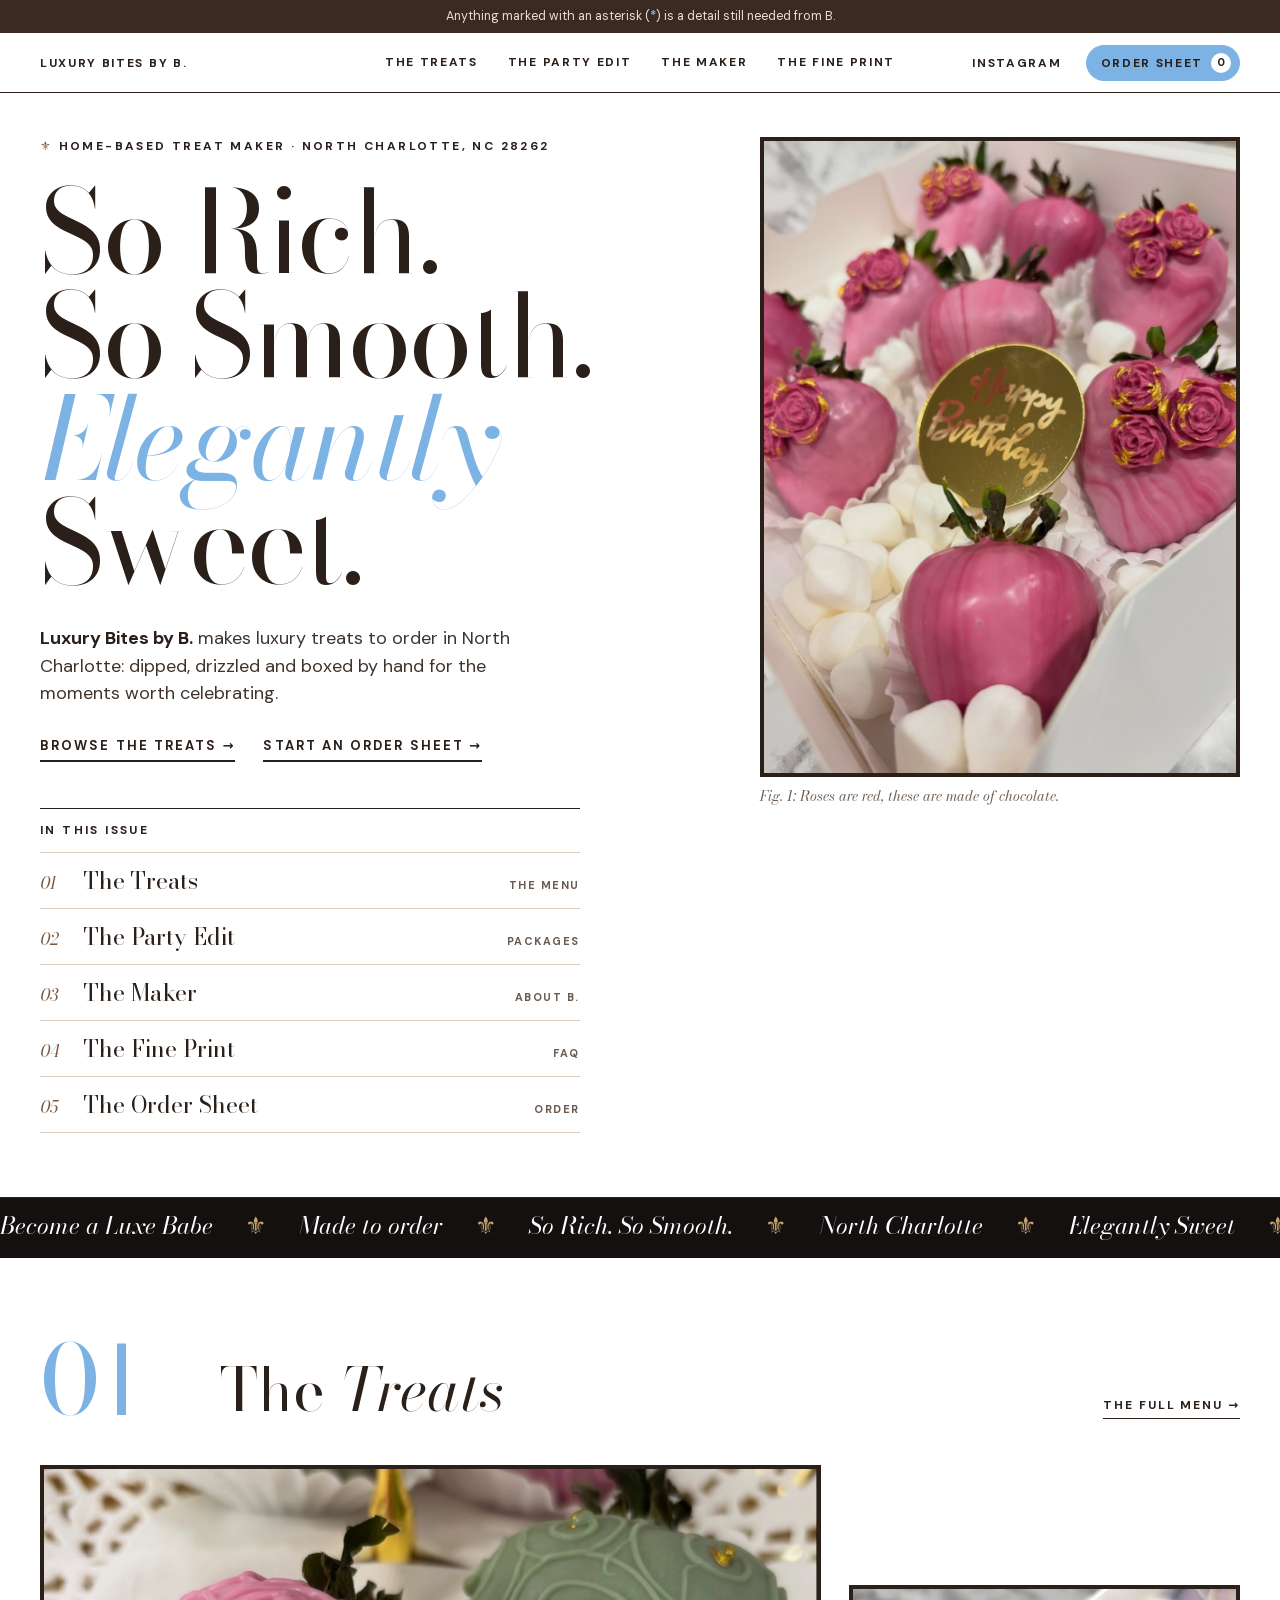
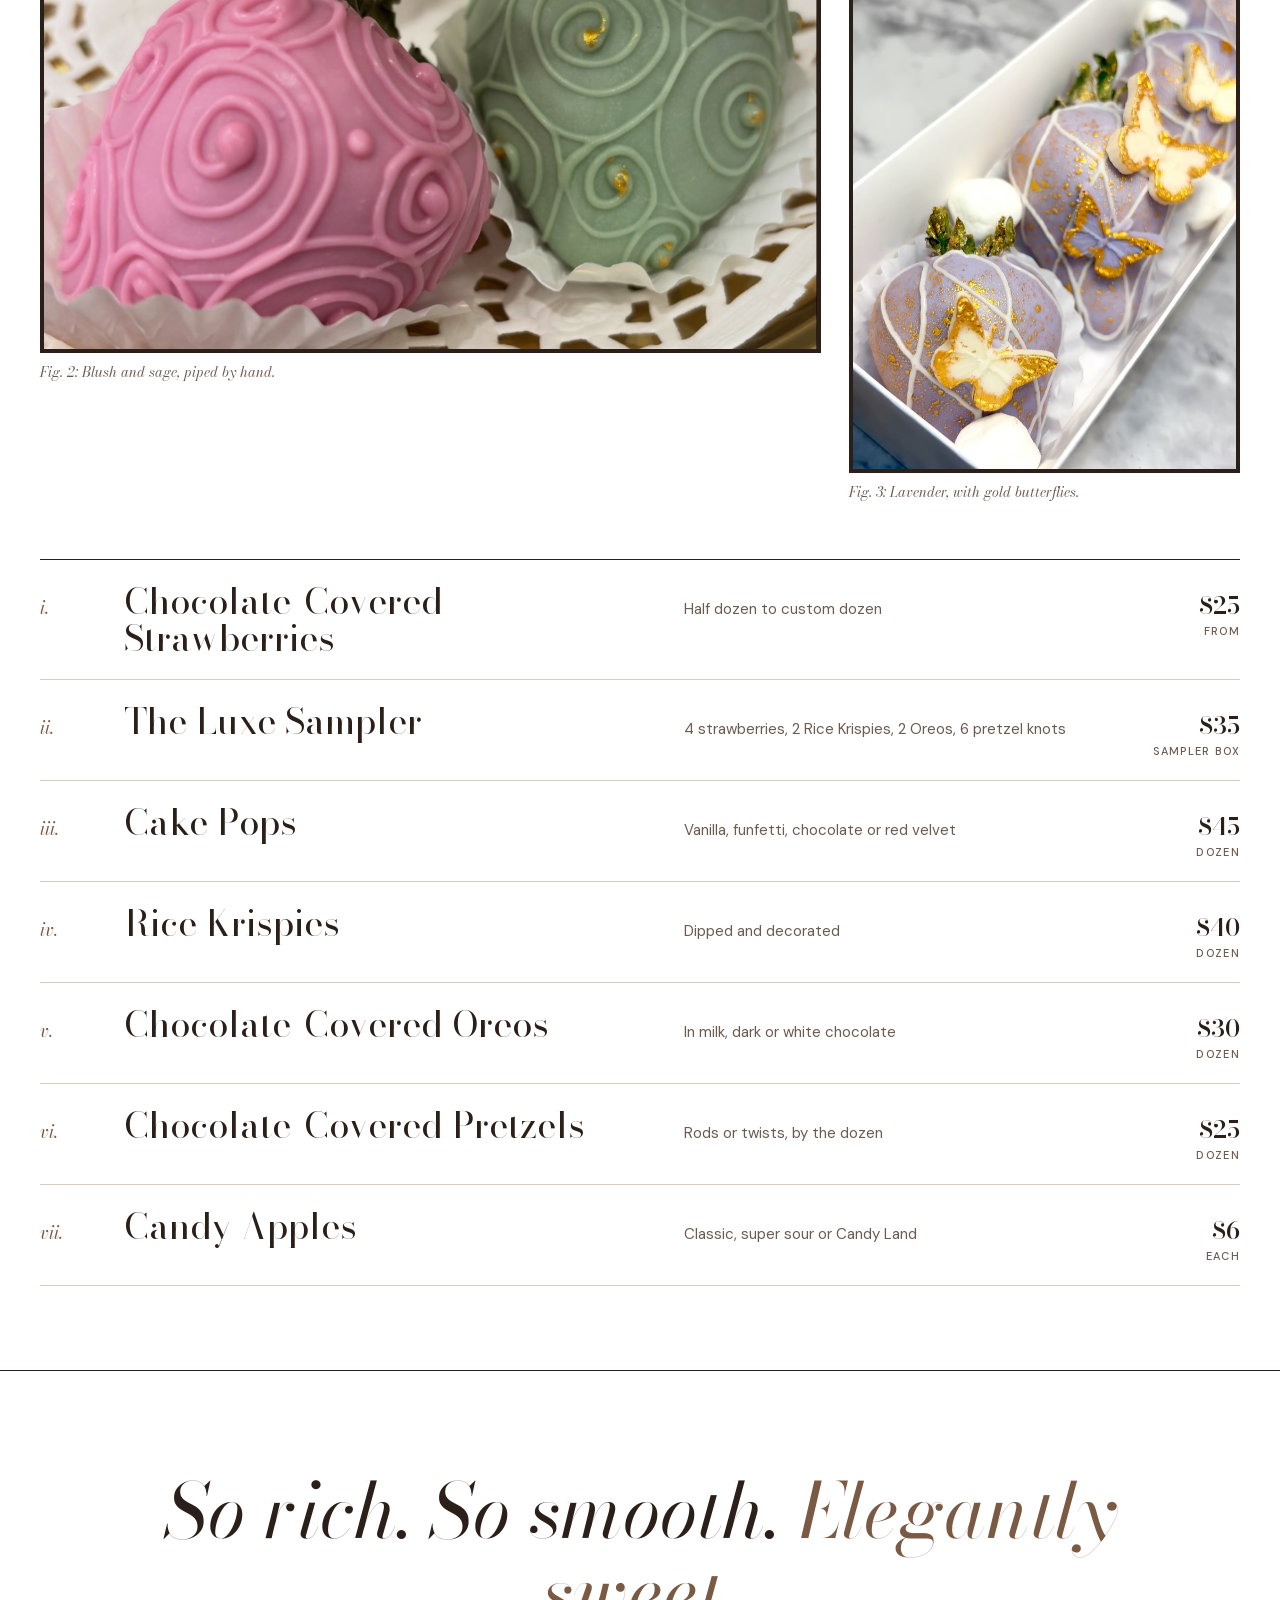
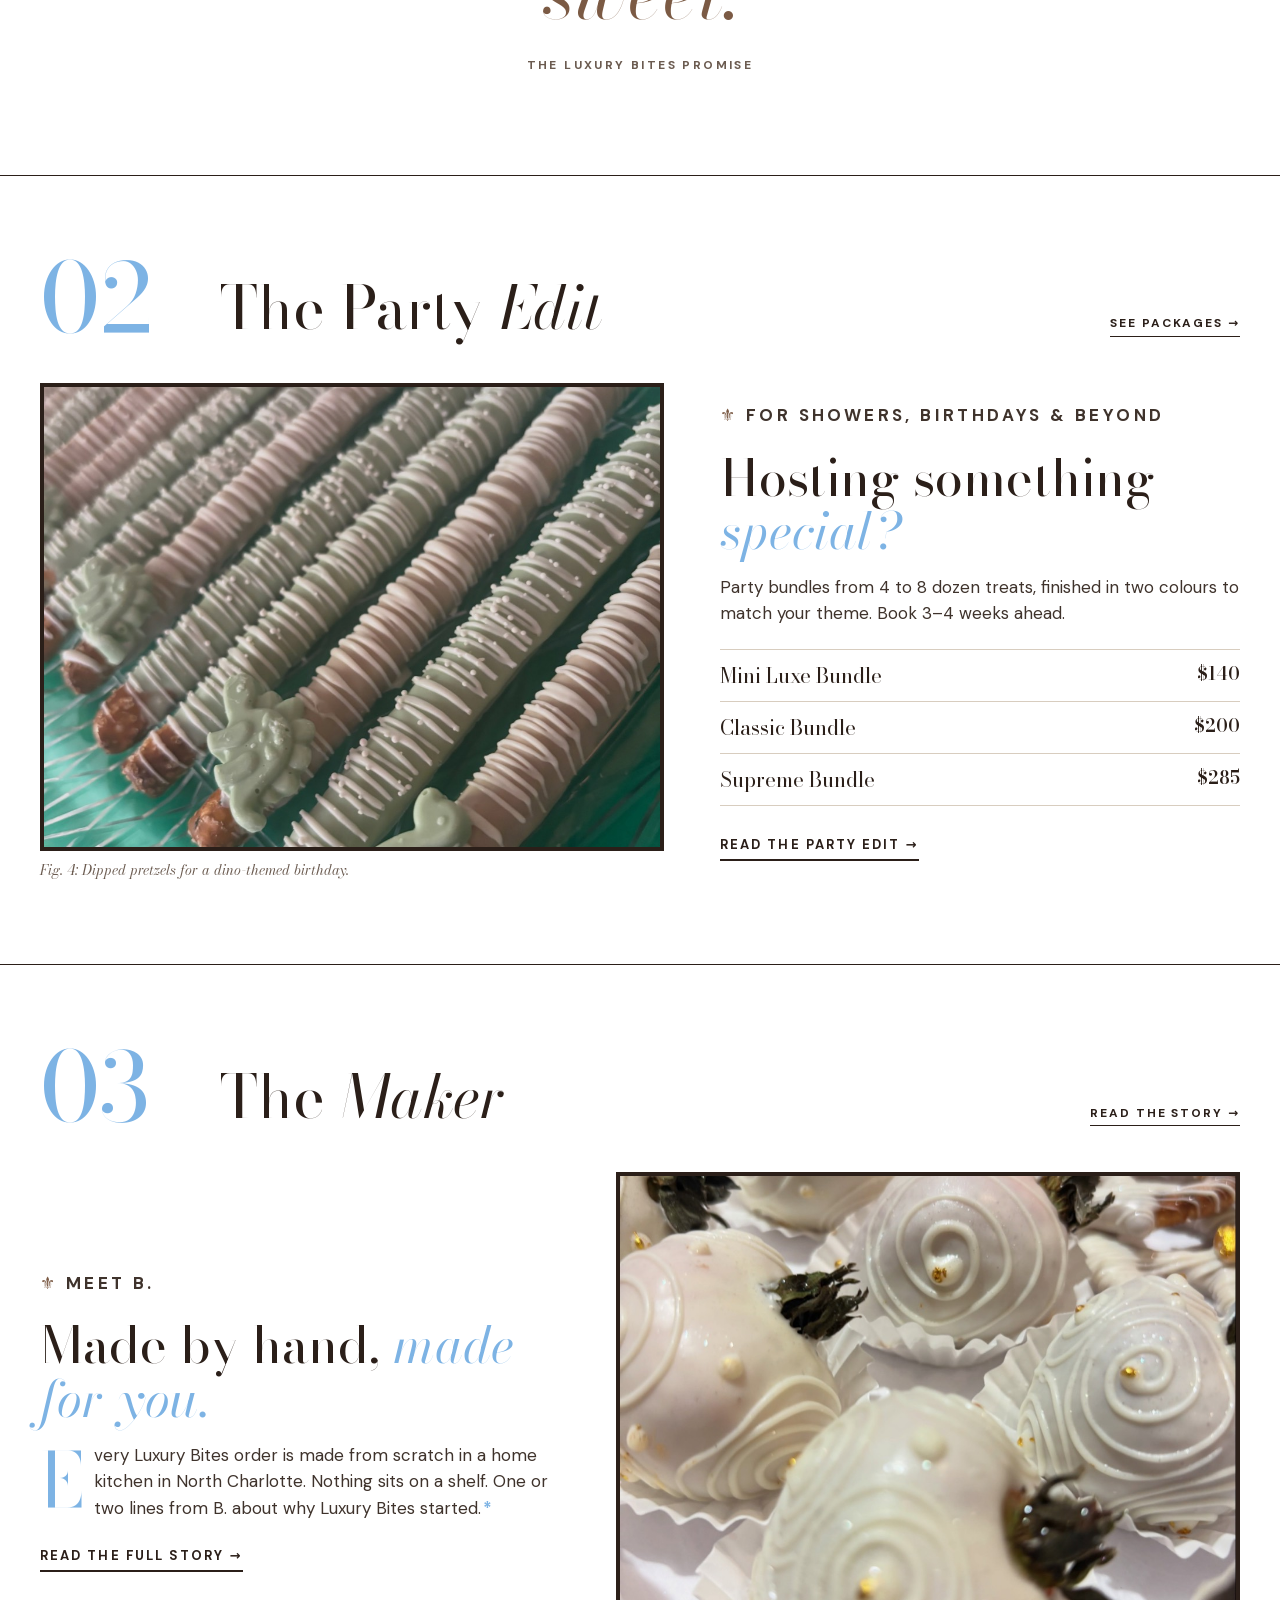
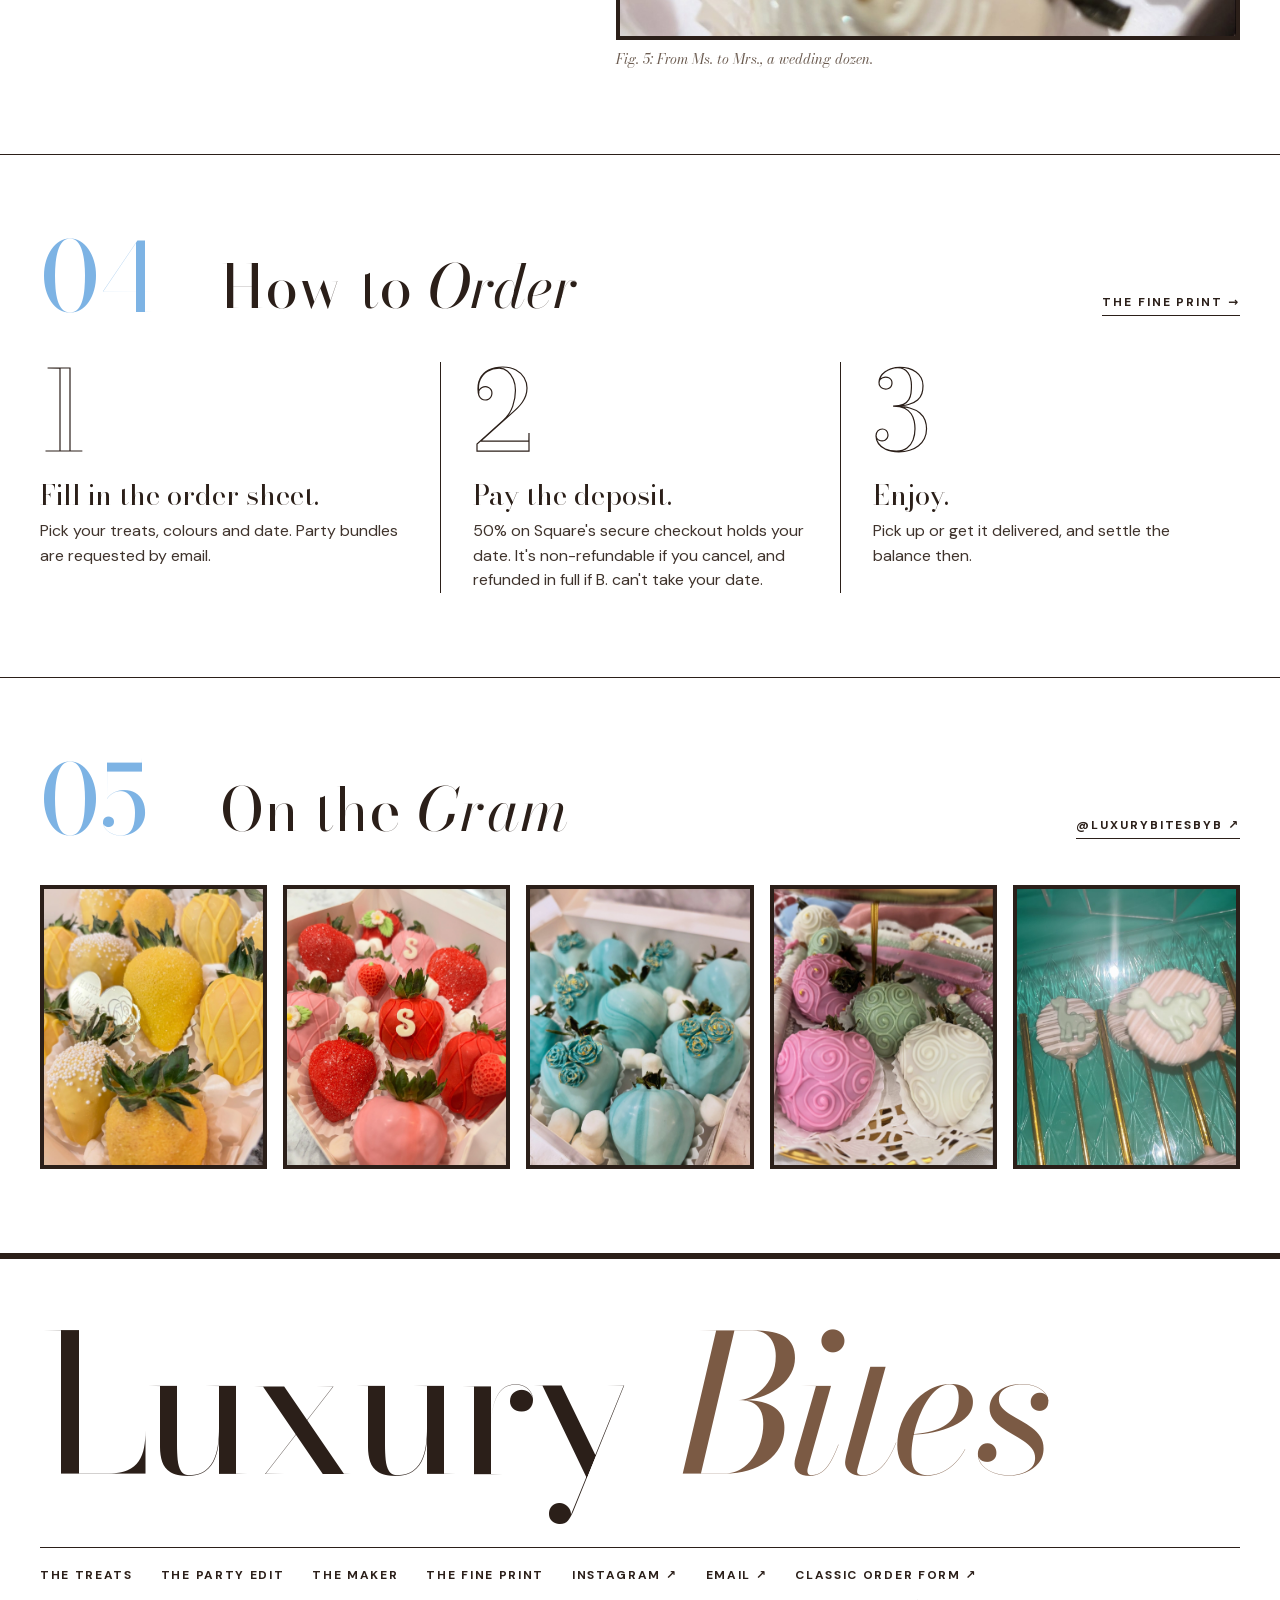
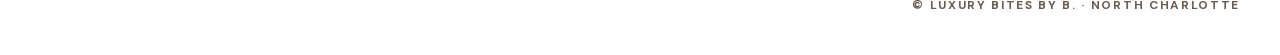
==== public/index.html @ cb9866e6 "V5: Square deposit checkout (sandbox)" ====
<!doctype html>
<html lang="en">
<head>
<meta charset="utf-8">
<meta name="viewport" content="width=device-width,initial-scale=1">
<title>Luxury Bites by B. · Chocolate-covered strawberries and treats · Charlotte, NC</title>
<meta name="description" content="Hand-dipped chocolate-covered strawberries, cake pops, dipped treats and candy apples, made to order in North Charlotte, NC. So rich. So smooth. Elegantly sweet.">
<meta property="og:title" content="Luxury Bites by B.">
<meta property="og:description" content="So rich. So smooth. Elegantly sweet. Luxury treats made to order in North Charlotte.">
<meta property="og:image" content="images/hero.jpg">
<meta name="theme-color" content="#ffffff">
<link rel="icon" href="data:image/svg+xml,%3Csvg xmlns='http://www.w3.org/2000/svg' viewBox='0 0 64 64'%3E%3Crect width='64' height='64' fill='%23e4f6fb'/%3E%3Ctext x='32' y='44' font-family='Georgia,serif' font-style='italic' font-size='30' fill='%237b5a44' text-anchor='middle'%3ELB%3C/text%3E%3C/svg%3E">
<link rel="stylesheet" href="styles.css">
</head>
<body>
<a class="skip" href="#main">Skip to content</a>

<!-- Remove this bar once the highlighted details are filled in. -->
<div class="draftbar" id="draftbar">Anything marked with an asterisk (<b style="color:var(--accent)">*</b>) is a detail still needed from B.</div>

<header class="top pad">
  <a href="#/">Luxury Bites by B.</a>
  <nav id="nav" aria-label="Main">
    <a href="#/treats" data-r="treats">The Treats</a>
    <a href="#/party" data-r="party">The Party Edit</a>
    <a href="#/maker" data-r="maker">The Maker</a>
    <a href="#/fine-print" data-r="fine-print">The Fine Print</a>
  </nav>
  <span class="r">
    <a class="ig" href="https://www.instagram.com/luxurybitesbyb/" target="_blank" rel="noopener noreferrer">Instagram</a>
    <a class="ordlink" href="#/order">Order sheet <b id="count">0</b></a>
    <button class="menubtn" data-overlay aria-controls="overlay">Menu</button>
  </span>
</header>

<div class="overlay" id="overlay" hidden>
  <button class="x" data-overlay>Close ×</button>
  <nav aria-label="Menu">
    <a href="#/"><span>—</span>Home</a>
    <a href="#/treats"><span>01</span>The Treats</a>
    <a href="#/party"><span>02</span>The Party Edit</a>
    <a href="#/maker"><span>03</span>The Maker</a>
    <a href="#/fine-print"><span>04</span>The Fine Print</a>
    <a href="#/order"><span>05</span>Order Sheet</a>
  </nav>
  <p class="meta">North Charlotte, NC · @luxurybitesbyb</p>
</div>

<main id="main">
<!-- ================= HOME ================= -->
<section data-page="home">
  <div class="hero pad">
    <div>
      <p class="kicker"><span class="a">⚜</span> Home-based treat maker · North Charlotte, NC 28262</p>
      <h1>So Rich.<br>So Smooth.<br><em>Elegantly</em> Sweet.</h1>
      <p class="lede"><b>Luxury Bites by B.</b> makes luxury treats to order in North Charlotte: dipped, drizzled and boxed by hand for the moments worth celebrating.</p>
      <div class="ctas"><a class="cta" href="#/treats">Browse the treats →</a><a class="cta" href="#/order">Start an order sheet →</a></div>
      <div class="contents">
        <span class="kicker">In this issue</span>
        <a href="#/treats"><b>01</b><span>The Treats</span><i>The menu</i></a>
        <a href="#/party"><b>02</b><span>The Party Edit</span><i>Packages</i></a>
        <a href="#/maker"><b>03</b><span>The Maker</span><i>About B.</i></a>
        <a href="#/fine-print"><b>04</b><span>The Fine Print</span><i>FAQ</i></a>
        <a href="#/order"><b>05</b><span>The Order Sheet</span><i>Order</i></a>
      </div>
    </div>
    <figure class="fig">
      <div class="ph straw" data-label="Hero photo"><img src="images/hero.jpg" alt="Pink chocolate-covered strawberries with chocolate roses and a gold Happy Birthday topper"></div>
      <figcaption class="cap">Fig. 1: Roses are red, these are made of chocolate.</figcaption>
    </figure>
  </div>

  <div class="marquee" aria-hidden="true"><div>
    Become a Luxe Babe <span>⚜</span> Made to order <span>⚜</span> So Rich. So Smooth. <span>⚜</span> North Charlotte <span>⚜</span> Elegantly Sweet <span>⚜</span>
    Become a Luxe Babe <span>⚜</span> Made to order <span>⚜</span> So Rich. So Smooth. <span>⚜</span> North Charlotte <span>⚜</span> Elegantly Sweet <span>⚜</span>
  </div></div>

  <section class="sec pad sec--blue">
    <div class="sechead"><span class="num">01</span><h2>The <em>Treats</em></h2><a class="more" href="#/treats">The full menu →</a></div>
    <div class="spread">
      <figure><div class="ph pops big" data-label="Photo"><img src="images/spread-wide.jpg" alt="Blush pink and sage strawberries with piped swirls on a gold stand" loading="lazy"></div><figcaption class="cap">Fig. 2: Blush and sage, piped by hand.</figcaption></figure>
      <figure class="small"><div class="ph apple" data-label="Photo"><img src="images/spread-tall.jpg" alt="Lavender strawberries with gold butterflies" loading="lazy"></div><figcaption class="cap">Fig. 3: Lavender, with gold butterflies.</figcaption></figure>
    </div>
    <div class="list" id="homeList"></div>
  </section>

  <div class="pull pad">
    <q>So rich. So smooth. <em>Elegantly sweet.</em></q>
    <cite>The Luxury Bites promise</cite>
  </div>

  <section class="sec pad sec--blue">
    <div class="sechead"><span class="num">02</span><h2>The Party <em>Edit</em></h2><a class="more" href="#/party">See packages →</a></div>
    <div class="feature">
      <figure><div class="ph table" data-label="Dessert table photo"><img src="images/party-table.jpg" alt="Pink and sage chocolate-dipped pretzel rods on a party table" loading="lazy"></div><figcaption class="cap">Fig. 4: Dipped pretzels for a dino-themed birthday.</figcaption></figure>
      <div>
        <p class="kicker"><span class="a">⚜</span> For showers, birthdays &amp; beyond</p>
        <h3>Hosting something <em>special?</em></h3>
        <p>Party bundles from 4 to 8 dozen treats, finished in two colours to match your theme. Book 3–4 weeks ahead.</p>
        <ul class="mini"><li>Mini Luxe Bundle <span>$140</span></li><li>Classic Bundle <span>$200</span></li><li>Supreme Bundle <span>$285</span></li></ul>
        <a class="cta" href="#/party">Read the Party Edit →</a>
      </div>
    </div>
  </section>

  <section class="sec pad sec--blue">
    <div class="sechead"><span class="num">03</span><h2>The <em>Maker</em></h2><a class="more" href="#/maker">Read the story →</a></div>
    <div class="feature flip">
      <figure><div class="ph pops" data-label="Photo"><img src="images/maker-feature.jpg" alt="White chocolate-covered strawberries with pearl details for a wedding" loading="lazy"></div><figcaption class="cap">Fig. 5: From Ms. to Mrs., a wedding dozen.</figcaption></figure>
      <div>
        <p class="kicker"><span class="a">⚜</span> Meet B.</p>
        <h3>Made by hand, <em>made for you.</em></h3>
        <p class="dropcap">Every Luxury Bites order is made from scratch in a home kitchen in North Charlotte. Nothing sits on a shelf. <span class="tbd">One or two lines from B. about why Luxury Bites started.</span></p>
        <a class="cta" href="#/maker">Read the full story →</a>
      </div>
    </div>
  </section>

  <section class="sec pad sec--blue">
    <div class="sechead"><span class="num">04</span><h2>How to <em>Order</em></h2><a class="more" href="#/fine-print">The fine print →</a></div>
    <div class="how">
      <div><b>1</b><h3>Fill in the order sheet.</h3><p>Pick your treats, colours and date. Party bundles are requested by email.</p></div>
      <div><b>2</b><h3>Pay the deposit.</h3><p>50% on Square's secure checkout holds your date. It's non-refundable if you cancel, and refunded in full if B. can't take your date.</p></div>
      <div><b>3</b><h3>Enjoy.</h3><p>Pick up or get it delivered, and settle the balance then.</p></div>
    </div>
  </section>

  <section class="sec pad sec--blue">
    <div class="sechead"><span class="num">05</span><h2>On the <em>Gram</em></h2><a class="more" href="https://www.instagram.com/luxurybitesbyb/" target="_blank" rel="noopener noreferrer">@luxurybitesbyb ↗</a></div>
    <div class="igrid">
      <figure><a href="https://www.instagram.com/luxurybitesbyb/" target="_blank" class="glink" rel="noopener noreferrer"><div class="ph straw" data-label="Post"><img src="images/gram-1.jpg" alt="Sunshine yellow strawberries for Mother's Day" loading="lazy"></div></a></figure>
      <figure><a href="https://www.instagram.com/luxurybitesbyb/" target="_blank" class="glink" rel="noopener noreferrer"><div class="ph box" data-label="Post"><img src="images/gram-2.jpg" alt="Red and pink strawberries with an S monogram" loading="lazy"></div></a></figure>
      <figure><a href="https://www.instagram.com/luxurybitesbyb/" target="_blank" class="glink" rel="noopener noreferrer"><div class="ph pops" data-label="Post"><img src="images/gram-3.jpg" alt="Robin's egg blue strawberries with rosettes" loading="lazy"></div></a></figure>
      <figure><a href="https://www.instagram.com/luxurybitesbyb/" target="_blank" class="glink" rel="noopener noreferrer"><div class="ph pretz" data-label="Post"><img src="images/gram-4.jpg" alt="Pink, sage and white swirled strawberries" loading="lazy"></div></a></figure>
      <figure><a href="https://www.instagram.com/luxurybitesbyb/" target="_blank" class="glink" rel="noopener noreferrer"><div class="ph sicle" data-label="Post"><img src="images/gram-5.jpg" alt="Dinosaur Oreo pops on gold sticks" loading="lazy"></div></a></figure>
    </div>
  </section>
</section>

<!-- ================= THE TREATS ================= -->
<section data-page="treats" hidden>
  <div class="phead pad">
    <p class="kicker"><span class="a">01</span> · The menu</p>
    <h1>The <em>Treats</em></h1>
    <p class="deck">Everything is made to order. Choose a size, then fill in the blanks to make it yours.</p>
    <div class="filters" id="filters">
      <button class="on" data-c="all">All</button><span>/</span><button data-c="berries">Strawberries</button><span>/</span><button data-c="dipped">Dipped Treats</button><span>/</span><button data-c="apples">Candy Apples</button><span>/</span><button data-c="boxes">Gift Box</button>
    </div>
  </div>
  <div id="treatList"></div>
</section>

<!-- ================= PARTY ================= -->
<section data-page="party" hidden>
  <div class="phead pad">
    <p class="kicker"><span class="a">02</span> · Party bundles</p>
    <h1>The Party <em>Edit</em></h1>
    <p class="deck">Three bundles to feed a crowd, every one finished in two colours of your choice to match your theme and topped with sprinkles.</p>
  </div>
  <section class="sec pad">
    <div class="tiers">
      <div class="tier">
        <span class="i">i.</span><h3>Mini Luxe Bundle</h3><span class="serves">For an intimate event</span>
        <div class="price">$140</div><div class="from">4 dozen · 48 treats</div>
        <ul><li>1 dozen chocolate-covered strawberries</li><li>1 dozen chocolate-covered Oreos</li><li>1 dozen chocolate-covered pretzels</li><li>1 dozen Rice Krispies</li></ul>
        <a class="cta" href="#/party" data-partyform data-bundle="Mini Luxe Bundle ($140)">Request the Mini Luxe →</a>
      </div>
      <div class="tier">
        <span class="i">ii.</span><h3>Classic Bundle</h3><span class="serves">Take your event to the next level</span>
        <div class="price">$200</div><div class="from">6 dozen · 72 treats</div>
        <ul><li>2 dozen chocolate-covered strawberries</li><li>2 dozen pretzel rods or knots</li><li>1 dozen chocolate-covered Oreos</li><li>1 dozen Rice Krispies</li></ul>
        <p class="note-sm">Swap the Rice Krispies for cake pops for an extra $5.</p>
        <a class="cta" href="#/party" data-partyform data-bundle="Classic Bundle ($200)">Request the Classic →</a>
      </div>
      <div class="tier">
        <span class="i">iii.</span><h3>Supreme Bundle</h3><span class="serves">For a more elevated event</span>
        <div class="price">$285</div><div class="from">8 dozen · 96 treats</div>
        <ul><li>3 dozen chocolate-covered strawberries</li><li>1 dozen pretzel rods</li><li>1 dozen pretzel knots</li><li>1 dozen chocolate-covered Oreos</li><li>1 dozen Rice Krispies</li><li>1 dozen cake pops</li></ul>
        <a class="cta" href="#/party" data-partyform data-bundle="Supreme Bundle ($285)">Request the Supreme →</a>
      </div>
    </div>
  </section>
  <section class="sec pad sec--blue">
    <div class="policy">
      <div>
        <p class="script">Let's make something</p>
        <h3>Sweet happen</h3>
        <p class="contact">Party bundle info &amp; policy. Questions? Email <a href="mailto:bmartin@luxurybitesbyb.co">bmartin@luxurybitesbyb.co</a> or send a DM on <a href="https://www.instagram.com/luxurybitesbyb/" target="_blank" rel="noopener noreferrer">Instagram</a>.</p>
      </div>
      <ul>
        <li>A <b>50% non-refundable deposit</b> is due <b>within 24–48 hours of receiving your invoice</b> to secure your date.</li>
        <li>All bundles include <b>2 colours of your choice</b> to match your theme, <b>topped with sprinkles</b>.</li>
        <li>Please book at least <b>3–4 weeks in advance</b>.</li>
        <li>Party bundles include <b>chocolate-covered treats only</b>. Candy apples are available as an add-on for an additional charge.</li>
        <li>Designs are kept simple yet elegant. Custom requests and add-ons are quoted separately.</li>
      </ul>
    </div>
  </section>
  <section class="sec pad">
    <div class="feature">
      <figure><div class="ph table" data-label="Custom dessert table photo"><img src="images/custom-table.jpg" alt="Sage and blush treats on a dessert table" loading="lazy"></div><figcaption class="cap">Fig. 6: On the table at a dino-themed birthday.</figcaption></figure>
      <div>
        <p class="kicker"><span class="a">⚜</span> Bespoke</p>
        <h3>The <em>custom</em> table.</h3>
        <p>Have a bigger vision? Share your date, headcount and theme, and B. will put together a quote. Please book at least 3–4 weeks ahead.</p>
        <a class="cta" href="#/party" data-partyform data-bundle="Custom dessert table (quote)">Request a custom quote →</a>
      </div>
    </div>
  </section>
</section>

<!-- ================= THE MAKER ================= -->
<section data-page="maker" hidden>
  <div class="phead pad">
    <p class="kicker"><span class="a">03</span> · The feature</p>
    <h1>The <em>Maker</em></h1>
    <p class="deck">From a home kitchen in North Charlotte, one treat maker is making the city's moments a little sweeter, one dipped strawberry at a time.</p>
  </div>
  <div class="article pad">
    <figure><div class="ph pops" data-label="Photo"><img src="images/maker.jpg" alt="A sage chocolate-covered strawberry on vintage floral china" loading="lazy"></div><figcaption class="cap">Fig. 7: Sage and gold, on vintage china. <span class="tbd">A portrait of B. could go here</span></figcaption></figure>
    <div>
      <p class="byline">Words by B. · North Charlotte, NC</p>
      <div class="body">
        <p>Every order is made from scratch at home in North Charlotte, and nothing sits on a shelf. Each one is dipped, drizzled and boxed by hand, then styled to match your moment.</p>
        <p><span class="tbd">How Luxury Bites started: the first treat made, who it was for, and when friends started asking to order.</span></p>
        <p><span class="tbd">What "luxury" means here: ingredients, presentation, the details that make a box feel special.</span></p>
        <p><span class="tbd">What a "Luxe Babe" is, and a thank-you to the customers who keep coming back.</span></p>
      </div>
      <blockquote>“<span class="tbd">A signature line from B.</span> <em>So rich, so smooth, elegantly sweet.</em>”</blockquote>
      <div class="ctas"><a class="cta" href="#/treats">Browse the treats →</a><a class="cta" href="https://www.instagram.com/luxurybitesbyb/" target="_blank" rel="noopener noreferrer">Follow @luxurybitesbyb ↗</a></div>
    </div>
  </div>
  <section class="sec pad sec--blue">
    <div class="vals">
      <div><b>i.</b><h3>Made to order</h3><p>Every treat is made fresh for your date, never ahead of time.</p></div>
      <div><b>ii.</b><h3>Finished by hand</h3><p>Dipped, drizzled and decorated one piece at a time.</p></div>
      <div><b>iii.</b><h3>Styled to you</h3><p>Pick your colours and finishing touches, or describe your vision on the order sheet.</p></div>
    </div>
  </section>
</section>

<!-- ================= FINE PRINT ================= -->
<section data-page="fine-print" hidden>
  <div class="phead pad">
    <p class="kicker"><span class="a">04</span> · Questions &amp; answers</p>
    <h1>The Fine <em>Print</em></h1>
    <p class="deck">Everything worth knowing before you order. Still curious? Email <a href="mailto:bmartin@luxurybitesbyb.co" style="color:var(--accent);border-bottom:1px solid var(--accent)">bmartin@luxurybitesbyb.co</a> or send a DM on <a href="https://www.instagram.com/luxurybitesbyb/" target="_blank" style="color:var(--accent);border-bottom:1px solid var(--accent)" rel="noopener noreferrer">Instagram</a>.</p>
  </div>
  <div class="fp pad">
    <aside>
      <button data-jump="qa-ordering"><i>i.</i>Ordering</button>
      <button data-jump="qa-payment"><i>ii.</i>Payment</button>
      <button data-jump="qa-pickup"><i>iii.</i>Pickup &amp; delivery</button>
      <button data-jump="qa-treats"><i>iv.</i>The treats</button>
    </aside>
    <div>
      <div class="qa" id="qa-ordering"><h2>i. Ordering</h2>
        <div class="q"><h3>How do I place an order?</h3><p>Add treats from <a href="#/treats">The Treats</a> to your order sheet, pick your date, and pay the 50% deposit on Square's secure checkout, where you also add your name and contact details. B. then confirms your order. Prefer not to pay online? <a data-form-link href="https://forms.gle/48eQR3cbqZMoFxMr8" target="_blank" rel="noopener noreferrer">Use B.'s order form</a> and an invoice follows by email.</p></div>
        <div class="q"><h3>How far ahead should I order?</h3><p>Party bundles: at least 3–4 weeks ahead. <span class="tbd">Lead time for everyday orders</span></p></div>
        <div class="q"><h3>Can I order last-minute?</h3><p>Orders needed within 24–48 hours may be accepted based on availability, with a $10 rush fee. Rush orders can't be paid online: <a href="https://ig.me/m/luxurybitesbyb" target="_blank" rel="noopener noreferrer">message B. on Instagram</a> first.</p></div>
        <div class="q"><h3>Can you match my party colours?</h3><p>Yes. Choose a colour theme for each treat, or pick a custom theme and describe it in the notes, e.g. "pink and purple Hello Kitty theme" or "3 blue-and-white marble, 3 plain white".</p></div>
        <div class="q"><h3>Can you add names or words?</h3><p>Yes. Chocolate letters and molds can spell a name or a saying like "I love you". The custom dozen of strawberries includes them.</p></div>
      </div>
      <div class="qa" id="qa-payment"><h2>ii. Payment</h2>
        <div class="q"><h3>How does payment work?</h3><p>A 50% deposit confirms every order. For everyday orders you pay it online, on Square's secure checkout, when you place your order. For party bundles it's due within 24–48 hours of receiving your invoice. The remaining balance is due at pickup or delivery.</p></div>
        <div class="q"><h3>Is the deposit refundable?</h3><p>It's non-refundable if you cancel. If B. can't take your date, your deposit is refunded in full.</p></div>
        <div class="q"><h3>How can I pay?</h3><p>The deposit is paid by card on Square's secure checkout. Your card details go to Square and never touch this site. For the balance: <span class="tbd">accepted payment apps or methods at pickup or delivery (Cash App, Zelle, card, etc.)</span></p></div>
      </div>
      <div class="qa" id="qa-pickup"><h2>iii. Pickup &amp; delivery</h2>
        <div class="q"><h3>Where is pickup?</h3><p>North Charlotte (28262). <span class="tbd">The exact address and instructions come when B. confirms your order.</span></p></div>
        <div class="q"><h3>Do you deliver?</h3><p>Yes, around Charlotte. Delivery is complimentary on orders of $100+ within 5–10 miles. 10–15 miles is $10, 15+ miles is $15 and up, and Raleigh or long distance is $50. If your delivery fee is quoted, it's added to the balance you pay at delivery.</p></div>
      </div>
      <div class="qa" id="qa-treats"><h2>iv. The treats</h2>
        <div class="q"><h3>What about allergies?</h3><p><span class="tbd">Allergen statement, e.g. which common allergens your kitchen handles.</span></p></div>
        <div class="q"><h3>How should I store my treats?</h3><p><span class="tbd">Storage tips, e.g. keep strawberries in the fridge and enjoy within 24–48 hours.</span></p></div>
      </div>
    </div>
  </div>
</section>

<!-- ================= THANK YOU (after paying on Square) ================= -->
<section data-page="thanks" hidden>
  <div id="thanksPage"></div>
</section>

<!-- ================= ORDER SHEET ================= -->
<section data-page="order" hidden>
  <div id="orderPage"></div>
</section>
</main>

<footer class="pad">
  <div class="word">Luxury <em>Bites</em></div>
  <div class="links">
    <a href="#/treats">The Treats</a><a href="#/party">The Party Edit</a><a href="#/maker">The Maker</a><a href="#/fine-print">The Fine Print</a>
    <a href="https://www.instagram.com/luxurybitesbyb/" target="_blank" rel="noopener noreferrer">Instagram ↗</a><a href="mailto:bmartin@luxurybitesbyb.co">Email ↗</a><a data-form-link href="https://forms.gle/48eQR3cbqZMoFxMr8" target="_blank" rel="noopener noreferrer">Classic order form ↗</a>
    <span class="sp">© Luxury Bites by B. · North Charlotte</span>
  </div>
</footer>

<div class="peek" id="peek" aria-hidden="true"></div>
<div class="bar"><div><b id="bartotal">$0</b><small id="baritems"></small></div><a href="#/order">View order sheet →</a></div>
<div class="toast" id="toast" role="status" aria-live="polite"><span id="tmsg"></span><a href="#/order">View sheet</a></div>

<script src="menu.js"></script>
<script src="script.js"></script>
</body>
</html>
---- public/styles.css ----
/* Luxury Bites by B. — V4 (2026-10-25): V3 + security hardening. Built from mockup D (full site). The rules below are D's originals;
   additions for the live build are at the end of the file. */
/* Fonts are hosted on this site (no Google Fonts requests). All three families are SIL Open Font License. */
@font-face {
  font-family: 'Bodoni Moda';
  font-style: italic;
  font-weight: 400;
  font-display: swap;
  src: url(fonts/bodoni-moda-italic-latin-ext-c2cfb9.woff2) format('woff2');
  unicode-range: U+0100-02BA, U+02BD-02C5, U+02C7-02CC, U+02CE-02D7, U+02DD-02FF, U+0304, U+0308, U+0329, U+1D00-1DBF, U+1E00-1E9F, U+1EF2-1EFF, U+2020, U+20A0-20AB, U+20AD-20C4, U+2113, U+2C60-2C7F, U+A720-A7FF;
}
@font-face {
  font-family: 'Bodoni Moda';
  font-style: italic;
  font-weight: 400;
  font-display: swap;
  src: url(fonts/bodoni-moda-italic-latin-07ad25.woff2) format('woff2');
  unicode-range: U+0000-00FF, U+0131, U+0152-0153, U+02BB-02BC, U+02C6, U+02DA, U+02DC, U+0304, U+0308, U+0329, U+2000-206F, U+20AC, U+2122, U+2191, U+2193, U+2212, U+2215, U+FEFF, U+FFFD;
}
@font-face {
  font-family: 'Bodoni Moda';
  font-style: normal;
  font-weight: 400;
  font-display: swap;
  src: url(fonts/bodoni-moda-normal-latin-ext-61936d.woff2) format('woff2');
  unicode-range: U+0100-02BA, U+02BD-02C5, U+02C7-02CC, U+02CE-02D7, U+02DD-02FF, U+0304, U+0308, U+0329, U+1D00-1DBF, U+1E00-1E9F, U+1EF2-1EFF, U+2020, U+20A0-20AB, U+20AD-20C4, U+2113, U+2C60-2C7F, U+A720-A7FF;
}
@font-face {
  font-family: 'Bodoni Moda';
  font-style: normal;
  font-weight: 400;
  font-display: swap;
  src: url(fonts/bodoni-moda-normal-latin-855ea6.woff2) format('woff2');
  unicode-range: U+0000-00FF, U+0131, U+0152-0153, U+02BB-02BC, U+02C6, U+02DA, U+02DC, U+0304, U+0308, U+0329, U+2000-206F, U+20AC, U+2122, U+2191, U+2193, U+2212, U+2215, U+FEFF, U+FFFD;
}
@font-face {
  font-family: 'Bodoni Moda';
  font-style: normal;
  font-weight: 600;
  font-display: swap;
  src: url(fonts/bodoni-moda-normal-latin-ext-61936d.woff2) format('woff2');
  unicode-range: U+0100-02BA, U+02BD-02C5, U+02C7-02CC, U+02CE-02D7, U+02DD-02FF, U+0304, U+0308, U+0329, U+1D00-1DBF, U+1E00-1E9F, U+1EF2-1EFF, U+2020, U+20A0-20AB, U+20AD-20C4, U+2113, U+2C60-2C7F, U+A720-A7FF;
}
@font-face {
  font-family: 'Bodoni Moda';
  font-style: normal;
  font-weight: 600;
  font-display: swap;
  src: url(fonts/bodoni-moda-normal-latin-855ea6.woff2) format('woff2');
  unicode-range: U+0000-00FF, U+0131, U+0152-0153, U+02BB-02BC, U+02C6, U+02DA, U+02DC, U+0304, U+0308, U+0329, U+2000-206F, U+20AC, U+2122, U+2191, U+2193, U+2212, U+2215, U+FEFF, U+FFFD;
}
@font-face {
  font-family: 'DM Sans';
  font-style: normal;
  font-weight: 400;
  font-display: swap;
  src: url(fonts/dm-sans-normal-latin-ext-f62989.woff2) format('woff2');
  unicode-range: U+0100-02BA, U+02BD-02C5, U+02C7-02CC, U+02CE-02D7, U+02DD-02FF, U+0304, U+0308, U+0329, U+1D00-1DBF, U+1E00-1E9F, U+1EF2-1EFF, U+2020, U+20A0-20AB, U+20AD-20C4, U+2113, U+2C60-2C7F, U+A720-A7FF;
}
@font-face {
  font-family: 'DM Sans';
  font-style: normal;
  font-weight: 400;
  font-display: swap;
  src: url(fonts/dm-sans-normal-latin-151a53.woff2) format('woff2');
  unicode-range: U+0000-00FF, U+0131, U+0152-0153, U+02BB-02BC, U+02C6, U+02DA, U+02DC, U+0304, U+0308, U+0329, U+2000-206F, U+20AC, U+2122, U+2191, U+2193, U+2212, U+2215, U+FEFF, U+FFFD;
}
@font-face {
  font-family: 'DM Sans';
  font-style: normal;
  font-weight: 500;
  font-display: swap;
  src: url(fonts/dm-sans-normal-latin-ext-f62989.woff2) format('woff2');
  unicode-range: U+0100-02BA, U+02BD-02C5, U+02C7-02CC, U+02CE-02D7, U+02DD-02FF, U+0304, U+0308, U+0329, U+1D00-1DBF, U+1E00-1E9F, U+1EF2-1EFF, U+2020, U+20A0-20AB, U+20AD-20C4, U+2113, U+2C60-2C7F, U+A720-A7FF;
}
@font-face {
  font-family: 'DM Sans';
  font-style: normal;
  font-weight: 500;
  font-display: swap;
  src: url(fonts/dm-sans-normal-latin-151a53.woff2) format('woff2');
  unicode-range: U+0000-00FF, U+0131, U+0152-0153, U+02BB-02BC, U+02C6, U+02DA, U+02DC, U+0304, U+0308, U+0329, U+2000-206F, U+20AC, U+2122, U+2191, U+2193, U+2212, U+2215, U+FEFF, U+FFFD;
}
@font-face {
  font-family: 'DM Sans';
  font-style: normal;
  font-weight: 700;
  font-display: swap;
  src: url(fonts/dm-sans-normal-latin-ext-f62989.woff2) format('woff2');
  unicode-range: U+0100-02BA, U+02BD-02C5, U+02C7-02CC, U+02CE-02D7, U+02DD-02FF, U+0304, U+0308, U+0329, U+1D00-1DBF, U+1E00-1E9F, U+1EF2-1EFF, U+2020, U+20A0-20AB, U+20AD-20C4, U+2113, U+2C60-2C7F, U+A720-A7FF;
}
@font-face {
  font-family: 'DM Sans';
  font-style: normal;
  font-weight: 700;
  font-display: swap;
  src: url(fonts/dm-sans-normal-latin-151a53.woff2) format('woff2');
  unicode-range: U+0000-00FF, U+0131, U+0152-0153, U+02BB-02BC, U+02C6, U+02DA, U+02DC, U+0304, U+0308, U+0329, U+2000-206F, U+20AC, U+2122, U+2191, U+2193, U+2212, U+2215, U+FEFF, U+FFFD;
}
@font-face {
  font-family: 'Pinyon Script';
  font-style: normal;
  font-weight: 400;
  font-display: swap;
  src: url(fonts/pinyon-script-normal-latin-ext-d3453f.woff2) format('woff2');
  unicode-range: U+0100-02BA, U+02BD-02C5, U+02C7-02CC, U+02CE-02D7, U+02DD-02FF, U+0304, U+0308, U+0329, U+1D00-1DBF, U+1E00-1E9F, U+1EF2-1EFF, U+2020, U+20A0-20AB, U+20AD-20C4, U+2113, U+2C60-2C7F, U+A720-A7FF;
}
@font-face {
  font-family: 'Pinyon Script';
  font-style: normal;
  font-weight: 400;
  font-display: swap;
  src: url(fonts/pinyon-script-normal-latin-a437a4.woff2) format('woff2');
  unicode-range: U+0000-00FF, U+0131, U+0152-0153, U+02BB-02BC, U+02C6, U+02DA, U+02DC, U+0304, U+0308, U+0329, U+2000-206F, U+20AC, U+2122, U+2191, U+2193, U+2212, U+2215, U+FEFF, U+FFFD;
}

/* Colours: one blue everywhere (#7db3e4, the section-number blue), chocolate browns, white backgrounds. */
:root{--paper:#f8f7f4;--paper2:#f4f4f2;--ink:#2b1f19;--muted:#6b5b50;--body:#3f332c;--accent:#7db3e4;--gold:#7db3e4;--rule:#2b1f19;--soft:#d8cdbf;--blue:#7db3e4;--sky:#7db3e4;--taupe:#e7dccb;--latte:#c8ab8c;--mocha:#7b5a44;--cocoa:#3a2a21}
*{box-sizing:border-box;margin:0;padding:0}
[hidden]{display:none!important}
body{background:linear-gradient(118deg,transparent 0 41%,rgba(160,140,120,.09) 41.6%,transparent 43.5%),linear-gradient(32deg,transparent 0 64%,rgba(160,140,120,.07) 64.4%,transparent 66%),linear-gradient(160deg,transparent 0 20%,rgba(160,140,120,.06) 20.3%,transparent 21.6%),var(--paper);background-attachment:fixed;color:var(--ink);font:16px/1.55 'DM Sans',system-ui,sans-serif}
a{color:inherit;text-decoration:none}
button,input,select,textarea{font:inherit;color:inherit}
button{cursor:pointer;background:none;border:0}
.pad{padding-left:40px;padding-right:40px}
/* details still needed from B. are marked with an asterisk */
.tbd{font-style:inherit;color:inherit}
.tbd::after{content:"*";color:var(--accent);font-weight:700;font-style:normal;margin-left:2px}
.draftbar{background:var(--cocoa);color:#eadfd2;font-size:12.5px;text-align:center;padding:7px 12px}
.kicker{font-size:12px;font-weight:700;letter-spacing:.2em;text-transform:uppercase}
.kicker .a{color:var(--accent)}
.cap{font:italic 400 14px/1.4 'Bodoni Moda',serif;color:var(--muted);margin-top:10px}
.cta{display:inline-flex;gap:10px;align-items:center;font-weight:700;font-size:13px;letter-spacing:.16em;text-transform:uppercase;border-bottom:2px solid var(--ink);padding-bottom:4px;transition:color .2s,border-color .2s}
.cta:hover{color:var(--accent);border-color:var(--accent)}
.ctas{display:flex;gap:28px;flex-wrap:wrap;margin-top:28px}

/* masthead */
.top{position:sticky;top:0;z-index:30;background:var(--paper);display:grid;grid-template-columns:1fr auto 1fr;align-items:center;height:60px;border-bottom:1px solid var(--rule);font-size:12px;font-weight:700;letter-spacing:.14em;text-transform:uppercase}
.top nav{display:flex;gap:30px}
.top nav a{padding:4px 0;border-bottom:1.5px solid transparent}
.top nav a:hover,.top nav a.on{border-color:var(--ink)}
.top .r{justify-self:end;display:flex;gap:24px;align-items:center}
.ordlink{color:var(--accent);display:flex;align-items:center}
.ordlink b{display:inline-grid;place-items:center;min-width:20px;height:20px;border-radius:10px;background:var(--accent);color:#fff;font-size:11px;margin-left:8px;padding:0 6px;letter-spacing:0}
.menubtn{display:none;font-size:12px;font-weight:700;letter-spacing:.14em;text-transform:uppercase}
.overlay{position:fixed;inset:0;z-index:80;background:var(--paper);padding:20px 22px;display:flex;flex-direction:column}
.overlay .x{align-self:flex-end;font-size:12px;font-weight:700;letter-spacing:.14em;text-transform:uppercase;padding:8px 0}
.overlay nav{margin-top:30px;display:grid}
.overlay nav a{font:400 42px/1.15 'Bodoni Moda',serif;display:flex;gap:14px;align-items:baseline;padding:8px 0;border-bottom:1px solid var(--soft)}
.overlay nav a span{font:italic 400 16px 'Bodoni Moda',serif;color:var(--accent);min-width:26px}
.overlay .meta{margin-top:auto;font-size:12px;font-weight:700;letter-spacing:.14em;text-transform:uppercase;color:var(--muted)}

/* home hero */
.hero{display:grid;grid-template-columns:7fr 5fr;gap:48px;padding-top:44px;padding-bottom:64px;border-bottom:1px solid var(--rule)}
.hero h1{font:400 clamp(58px,9vw,140px)/.9 'Bodoni Moda',serif;letter-spacing:-.02em;margin-top:24px}
.hero h1 em{color:var(--accent)}
.lede{max-width:470px;margin-top:30px;font-size:18px;color:var(--body)}
.lede b{color:var(--ink)}
.contents{margin-top:46px;border-top:1px solid var(--rule);max-width:540px}
.contents .kicker{display:block;padding:12px 0;border-bottom:1px solid var(--soft)}
.contents a{display:grid;grid-template-columns:44px 1fr auto;align-items:baseline;padding:10px 0;border-bottom:1px solid var(--soft);transition:padding .2s,color .2s}
.contents a:hover{padding-left:8px;color:var(--accent)}
.contents a b{font:italic 400 16px 'Bodoni Moda',serif;color:var(--accent)}
.contents a span{font:400 23px 'Bodoni Moda',serif}
.contents a i{font-style:normal;font-size:11px;font-weight:700;color:var(--muted);letter-spacing:.14em;text-transform:uppercase}
.fig .ph{aspect-ratio:3/4}
.marquee{background:var(--ink);color:var(--paper);overflow:hidden;white-space:nowrap;padding:16px 0}
.marquee div{display:inline-block;animation:slide 30s linear infinite;font:italic 400 24px/1 'Bodoni Moda',serif}
.marquee span{margin:0 26px;color:var(--gold);font-style:normal}
@keyframes slide{to{transform:translateX(-50%)}}

/* sections */
.sec{padding-top:84px;padding-bottom:84px;border-bottom:1px solid var(--rule)}
.sechead{display:grid;grid-template-columns:160px 1fr auto;align-items:end;gap:0 20px;margin-bottom:46px}
.sechead .num{font:400 96px/.8 'Bodoni Moda',serif;color:var(--accent)}
.sechead h2{font:400 clamp(40px,5vw,60px)/1 'Bodoni Moda',serif}
.sechead h2 em{font-style:italic}
.sechead .more{font-size:12px;font-weight:700;letter-spacing:.16em;text-transform:uppercase;border-bottom:1.5px solid var(--ink);padding-bottom:3px;white-space:nowrap}
.phead{padding-top:52px;padding-bottom:48px;border-bottom:1px solid var(--rule)}
.phead h1{font:400 clamp(60px,10vw,150px)/.88 'Bodoni Moda',serif;letter-spacing:-.02em;margin-top:18px}
.phead h1 em{color:var(--accent)}
.deck{font:italic 400 clamp(20px,2.2vw,26px)/1.4 'Bodoni Moda',serif;color:var(--body);max-width:780px;margin-top:22px}

/* index list */
.spread{display:grid;grid-template-columns:2fr 1fr;gap:28px;margin-bottom:56px}
.spread .big{aspect-ratio:16/10}
.spread .small{margin-top:120px}
.spread .small .ph{aspect-ratio:4/5}
.list{border-top:1px solid var(--rule)}
.row{display:grid;grid-template-columns:60px 1.3fr 1fr 120px;gap:24px;align-items:baseline;padding:22px 0;border-bottom:1px solid var(--soft);transition:background .2s,padding .2s;cursor:pointer}
.row:hover{background:var(--paper2);padding-left:12px;padding-right:12px}
.row .i{font:italic 400 18px 'Bodoni Moda',serif;color:var(--muted)}
.row h3{font:400 36px/1.05 'Bodoni Moda',serif}
.row p{color:var(--muted);font-size:15px}
.row .p{font:600 24px 'Bodoni Moda',serif;text-align:right}
.row .p small{display:block;font:500 11px 'DM Sans',sans-serif;letter-spacing:.12em;text-transform:uppercase;color:var(--muted)}
.peek{position:fixed;left:0;top:0;width:200px;height:260px;pointer-events:none;z-index:50;opacity:0;transition:opacity .2s;background:var(--g);box-shadow:0 20px 40px rgba(0,0,0,.25)}
.peek.show{opacity:1}
@media (hover:none){.peek{display:none}}

.pull{padding-top:100px;padding-bottom:100px;border-bottom:1px solid var(--rule);text-align:center}
.pull q{display:block;font:italic 400 clamp(40px,6vw,88px)/1.05 'Bodoni Moda',serif;quotes:none;max-width:1100px;margin:0 auto}
.pull q em{color:var(--accent)}
.pull cite{display:block;margin-top:24px;font-style:normal;font-size:12px;font-weight:700;letter-spacing:.2em;text-transform:uppercase;color:var(--muted)}

.feature{display:grid;grid-template-columns:1.2fr 1fr;gap:56px;align-items:center}
.feature.flip{grid-template-columns:1fr 1.2fr}
.feature.flip figure{order:2}
.feature .ph{aspect-ratio:4/3}
.feature h3{font:400 clamp(34px,4vw,54px)/1.05 'Bodoni Moda',serif;margin:14px 0 16px}
.feature h3 em{color:var(--accent)}
.feature p{font-size:17px;color:var(--body);margin-bottom:22px;max-width:520px}
.dropcap::first-letter{float:left;font:400 76px/.8 'Bodoni Moda',serif;color:var(--accent);padding:8px 10px 0 0}
.mini{list-style:none;border-top:1px solid var(--soft);margin-bottom:26px;max-width:520px}
.mini li{display:flex;justify-content:space-between;padding:10px 0;border-bottom:1px solid var(--soft);font:400 20px 'Bodoni Moda',serif}
.mini li span{font:600 18px 'Bodoni Moda',serif}

.how{display:grid;grid-template-columns:repeat(3,1fr)}
.how>div{padding:0 32px;border-left:1px solid var(--rule)}
.how>div:first-child{padding-left:0;border-left:0}
.how b{display:block;font:400 110px/.9 'Bodoni Moda',serif;color:transparent;-webkit-text-stroke:1.2px var(--ink);margin-bottom:18px}
.how h3{font:400 28px/1.15 'Bodoni Moda',serif;margin-bottom:8px}
.how p{color:var(--body)}
.igrid{display:grid;grid-template-columns:repeat(5,1fr);gap:16px}
.igrid .ph{aspect-ratio:4/5}

/* the treats page */
.filters{display:flex;flex-wrap:wrap;align-items:center;margin-top:30px;font-size:13px;font-weight:700;letter-spacing:.14em;text-transform:uppercase}
.filters button{padding:4px 0;color:var(--muted);letter-spacing:inherit;text-transform:inherit;font-weight:inherit;font-size:inherit;border-bottom:1.5px solid transparent}
.filters button.on{color:var(--ink);border-color:var(--ink)}
.filters span{margin:0 14px;color:var(--soft)}
.treat{display:grid;grid-template-columns:1fr 1fr;gap:64px;align-items:center;padding-top:72px;padding-bottom:72px;border-bottom:1px solid var(--rule);scroll-margin-top:60px}
.treat:nth-child(even) figure{order:2}
.treat .ph{aspect-ratio:4/5}
.treat .i{font:italic 400 22px 'Bodoni Moda',serif;color:var(--accent)}
.treat .incart{margin-left:14px;font-size:11px;font-weight:700;letter-spacing:.14em;text-transform:uppercase;background:var(--accent);color:#fff;padding:3px 8px;vertical-align:4px}
.treat h2{font:400 clamp(40px,4.8vw,64px)/1 'Bodoni Moda',serif;margin:8px 0 14px}
.blurb{font-size:17px;color:var(--body);max-width:480px}
.prices{margin:22px 0 26px;max-width:420px}
.prices div,.ln{display:flex;align-items:baseline;gap:8px;padding:5px 0;font-size:15px}
.prices div::after,.ln::after{content:'';order:1;flex:1;border-bottom:1.5px dotted #c8c2ba;transform:translateY(-4px)}
.prices div span:last-child,.ln span:last-child{order:2;font:600 18px 'Bodoni Moda',serif}
.sentence{font:400 clamp(21px,2.2vw,26px)/1.75 'Bodoni Moda',serif;max-width:580px;padding-top:20px;border-top:1px solid var(--soft)}
.sentence select{appearance:none;-webkit-appearance:none;border:0;border-bottom:1.5px solid var(--accent);border-radius:0;padding:0 18px 0 2px;font-family:'Bodoni Moda',serif;font-style:italic;font-size:inherit;line-height:1.3;color:var(--accent);cursor:pointer;max-width:100%;
  background:transparent url("data:image/svg+xml,%3Csvg xmlns='http://www.w3.org/2000/svg' width='10' height='6'%3E%3Cpath d='M0 0l5 6 5-6z' fill='%237db3e4'/%3E%3C/svg%3E") no-repeat right 3px center}
.sentence select:focus{outline:2px solid var(--gold);outline-offset:2px}
.addrow{display:flex;align-items:center;gap:16px;margin-top:24px;flex-wrap:wrap}
.qty{display:inline-flex;align-items:center;border:1px solid var(--ink);height:46px}
.qty button{width:40px;height:100%;font-size:18px;transition:background .2s,color .2s}
.qty button:hover{background:var(--ink);color:var(--paper)}
.qty span{min-width:28px;text-align:center;font-weight:700}
.addbtn{height:46px;padding:0 24px;background:var(--ink);color:var(--paper);font-size:12.5px;font-weight:700;letter-spacing:.16em;text-transform:uppercase;transition:background .2s}
.addbtn:hover{background:var(--accent)}
.lineprice{font:600 28px 'Bodoni Moda',serif;margin-left:auto}

/* party */
.tiers{display:grid;grid-template-columns:repeat(3,1fr)}
.tier{padding:0 36px;border-left:1px solid var(--rule);display:flex;flex-direction:column}
.tier:first-child{padding-left:0;border-left:0}
.tier:last-child{padding-right:0}
.tier .pick{display:inline-block;font:700 11px 'DM Sans',sans-serif;letter-spacing:.18em;text-transform:uppercase;background:var(--accent);color:#fff;padding:3px 8px;margin-left:10px;vertical-align:3px}
.tier .i{font:italic 400 20px 'Bodoni Moda',serif;color:var(--accent)}
.tier h3{font:400 44px/1 'Bodoni Moda',serif;margin:6px 0 8px}
.tier .serves{font-size:12px;font-weight:700;letter-spacing:.16em;text-transform:uppercase;color:var(--muted)}
.tier .price{font:400 68px/1 'Bodoni Moda',serif;margin:26px 0 4px}
.tier .from{font-size:12px;font-weight:700;letter-spacing:.14em;text-transform:uppercase;color:var(--muted);margin-bottom:22px}
.tier ul{list-style:none;border-top:1px solid var(--soft);margin-bottom:30px}
.tier li{padding:10px 0;border-bottom:1px solid var(--soft);font-size:15px}
.tier .cta{margin-top:auto;align-self:flex-start}

/* the maker */
.article{display:grid;grid-template-columns:5fr 7fr;gap:64px;padding-top:64px;padding-bottom:84px;border-bottom:1px solid var(--rule)}
.article figure{position:sticky;top:90px;align-self:start}
.article .ph{aspect-ratio:3/4}
.byline{font-size:12px;font-weight:700;letter-spacing:.16em;text-transform:uppercase;color:var(--muted);padding-bottom:18px;border-bottom:1px solid var(--soft);margin-bottom:28px}
.body{columns:2;column-gap:40px;font-size:17px;color:var(--body)}
.body p{margin-bottom:16px}
.body p:first-child::first-letter{float:left;font:400 84px/.8 'Bodoni Moda',serif;color:var(--accent);padding:8px 10px 0 0}
.article blockquote{font:italic 400 clamp(30px,3.4vw,44px)/1.15 'Bodoni Moda',serif;border-top:1px solid var(--rule);border-bottom:1px solid var(--rule);padding:28px 0;margin:36px 0}
.article blockquote em{color:var(--accent)}
.vals{display:grid;grid-template-columns:repeat(3,1fr)}
.vals>div{padding:0 32px;border-left:1px solid var(--rule)}
.vals>div:first-child{padding-left:0;border-left:0}
.vals b{font:italic 400 22px 'Bodoni Moda',serif;color:var(--accent)}
.vals h3{font:400 32px/1.1 'Bodoni Moda',serif;margin:8px 0}
.vals p{color:var(--body)}

/* fine print */
.fp{display:grid;grid-template-columns:260px 1fr;gap:64px;padding-top:56px;padding-bottom:84px;border-bottom:1px solid var(--rule)}
.fp aside{position:sticky;top:90px;align-self:start;border-top:1px solid var(--rule)}
.fp aside button{display:flex;gap:12px;width:100%;text-align:left;padding:11px 0;border-bottom:1px solid var(--soft);font:400 21px 'Bodoni Moda',serif}
.fp aside button i{font-size:15px;color:var(--accent)}
.fp aside button:hover{color:var(--accent)}
.qa{margin-bottom:56px;scroll-margin-top:80px}
.qa>h2{font-size:12px;font-weight:700;letter-spacing:.2em;text-transform:uppercase;color:var(--accent);padding-bottom:12px;border-bottom:1px solid var(--rule)}
.q{display:grid;grid-template-columns:1fr 1.25fr;gap:32px;padding:22px 0;border-bottom:1px solid var(--soft)}
.q h3{font:italic 400 24px/1.25 'Bodoni Moda',serif}
.q p{color:var(--body)}
.q a{color:var(--accent);text-decoration:underline}

/* order sheet */
.sheet{display:grid;grid-template-columns:7fr 5fr;gap:64px;padding-top:52px;padding-bottom:84px;border-bottom:1px solid var(--rule)}
.sheet h2{font:400 38px/1 'Bodoni Moda',serif;margin-bottom:18px;display:flex;gap:16px;align-items:baseline}
.sheet h2 i{font-size:18px;color:var(--accent)}
.sel{border-top:1px solid var(--rule);margin-bottom:60px}
.it{display:grid;grid-template-columns:40px 1fr auto 90px;gap:18px;align-items:center;padding:18px 0;border-bottom:1px solid var(--soft)}
.it .i{font:italic 400 18px 'Bodoni Moda',serif;color:var(--muted)}
.it h3{font:400 24px/1.1 'Bodoni Moda',serif}
.it .d{font-size:13.5px;color:var(--muted);margin-top:2px}
.it .rm{font-size:11px;font-weight:700;letter-spacing:.14em;text-transform:uppercase;color:var(--muted);text-decoration:underline;margin-top:6px}
.it .qty{height:38px}.it .qty button{width:34px}
.it .pr{font:600 20px 'Bodoni Moda',serif;text-align:right}
.empty{padding:26px 0;border-bottom:1px solid var(--soft);font:italic 400 22px 'Bodoni Moda',serif;color:var(--muted)}
.empty a{color:var(--accent);border-bottom:1px solid var(--accent)}
.fields{display:grid;grid-template-columns:1fr 1fr;gap:28px 32px}
.fields .full{grid-column:1/-1}
.fl label,.fl .t{display:block;font-size:11.5px;font-weight:700;letter-spacing:.16em;text-transform:uppercase;color:var(--muted);margin-bottom:4px}
.fl label small{font-weight:500;letter-spacing:.04em;text-transform:none}
.fl input,.fl select,.fl textarea{width:100%;border:0;border-bottom:1.5px solid var(--ink);border-radius:0;background:transparent;padding:8px 0;font:400 21px 'Bodoni Moda',serif}
.fl textarea{min-height:84px;resize:vertical;font-size:19px}
.fl input:focus,.fl select:focus,.fl textarea:focus{outline:none;border-color:var(--accent)}
.fl input::placeholder,.fl textarea::placeholder{color:#9a938b;font-style:italic}
.toggle{display:flex;border:1px solid var(--ink)}
.toggle button{flex:1;padding:12px;font-size:12px;font-weight:700;letter-spacing:.16em;text-transform:uppercase}
.toggle button.on{background:var(--ink);color:var(--paper)}
.note{font-size:14px;color:var(--body);margin-top:10px}
.note.warn{color:var(--ink);background:var(--taupe);border-left:3px solid var(--ink);padding:10px 12px}
.err{border-color:#b3261e!important}
.errmsg{color:#b3261e;font-weight:700;font-size:14px;margin-top:14px}
.ledger{position:sticky;top:84px;align-self:start;background:#fff;padding:32px;border:1px solid var(--soft);border-top:10px solid var(--sky);border-radius:8px}
.ledger .kicker{display:block;margin-bottom:16px}
.ledger .tot{font-weight:700;font-size:16px;border-top:1px solid var(--rule);margin-top:10px;padding-top:16px}
.ledger .tot span:last-child{font-size:30px}
.ledger .dep{color:var(--accent);font-weight:700}
.ledger .fine{font-size:13px;color:var(--muted);margin-top:16px}
.agree{display:flex;gap:10px;margin-top:20px;font-size:14px;cursor:pointer}
.agree input{accent-color:var(--ink);width:18px;height:18px;flex:none;margin-top:2px}
.send{width:100%;margin-top:20px;height:60px;background:var(--ink);color:var(--paper);font-size:13px;font-weight:700;letter-spacing:.18em;text-transform:uppercase;transition:background .2s}
.send:hover{background:var(--accent)}
.thanks{padding-top:72px;padding-bottom:90px;border-bottom:1px solid var(--rule)}
.thanks h1{font:400 clamp(64px,11vw,160px)/.88 'Bodoni Moda',serif;letter-spacing:-.02em;margin:22px 0 34px}
.thanks h1 em{color:var(--accent)}
.thanks .how{grid-template-columns:repeat(4,1fr);margin-top:64px}
.thanks .how b{font-size:90px}
.thanks .how h3{font-size:24px}
.thanks .fine{font-size:13px;color:var(--muted);margin-top:40px}

/* footer, bar, toast */
footer{padding-top:64px;padding-bottom:40px}
footer .word{font:400 clamp(64px,15vw,240px)/.85 'Bodoni Moda',serif;letter-spacing:-.03em;padding-bottom:.16em}
footer .word em{color:var(--accent)}
footer .links{display:flex;flex-wrap:wrap;gap:12px 28px;margin-top:30px;padding-top:18px;border-top:1px solid var(--rule);font-size:12px;font-weight:700;letter-spacing:.14em;text-transform:uppercase}
footer .links a:hover{color:var(--accent)}
footer .links .sp{margin-left:auto;color:var(--muted)}
.bar{display:none;position:fixed;left:0;right:0;bottom:0;z-index:40;align-items:center;justify-content:space-between;gap:12px;padding:12px 18px;background:var(--ink);color:var(--paper)}
.bar b{font:600 20px 'Bodoni Moda',serif}.bar small{display:block;font-size:12px;opacity:.7}
.bar a{font-size:12px;font-weight:700;letter-spacing:.16em;text-transform:uppercase;border-bottom:1.5px solid var(--gold);color:var(--gold);padding-bottom:2px}
.toast{position:fixed;left:50%;bottom:28px;z-index:70;display:flex;align-items:center;gap:18px;transform:translate(-50%,20px);opacity:0;pointer-events:none;background:var(--ink);color:var(--paper);padding:14px 18px;font-size:14px;transition:all .25s;box-shadow:0 12px 30px rgba(0,0,0,.25);white-space:nowrap}
.toast.show{opacity:1;transform:translate(-50%,0);pointer-events:auto}
.toast i{font-family:'Bodoni Moda',serif}
.toast a{font-size:11.5px;font-weight:700;letter-spacing:.16em;text-transform:uppercase;color:var(--gold);border-bottom:1px solid var(--gold)}

/* photo placeholders */
.ph{position:relative;overflow:hidden;background:var(--g)}
.ph>img{position:absolute;inset:0;width:100%;height:100%;object-fit:cover;z-index:1}
.ph::after{content:attr(data-label);position:absolute;left:12px;bottom:10px;font-size:10px;font-weight:700;letter-spacing:.16em;text-transform:uppercase;color:rgba(255,255,255,.9);text-shadow:0 1px 3px rgba(0,0,0,.35)}
.straw{--g:radial-gradient(120% 90% at 30% 25%,#d9485c 0,#8e1f32 45%,#3a1812 100%)}
.pops{--g:radial-gradient(120% 90% at 35% 25%,#fbd6df 0,#e7a1b5 50%,#b36a82 100%)}
.pretz{--g:radial-gradient(120% 90% at 30% 25%,#f0c890 0,#b97a3e 50%,#5c3518 100%)}
.sicle{--g:radial-gradient(120% 90% at 30% 25%,#f4ecfa 0,#c9b3e0 55%,#8d73ad 100%)}
.crisp{--g:radial-gradient(120% 90% at 30% 25%,#fbf0cf 0,#e2bf6b 55%,#a57a2a 100%)}
.oreo{--g:radial-gradient(120% 90% at 30% 25%,#f1ece6 0,#8c7a70 50%,#231a16 100%)}
.apple{--g:radial-gradient(120% 90% at 30% 25%,#ff7b7b 0,#c1121f 50%,#5e0b12 100%)}
.box{--g:radial-gradient(120% 90% at 30% 25%,#ffffff 0,#efe2cf 55%,#b99865 100%)}
.table{--g:radial-gradient(120% 90% at 70% 20%,#8a5a44 0,#4a2e22 45%,#1f1410 100%)}

@media (max-width:900px){
  .pad{padding-left:18px;padding-right:18px}
  .top{grid-template-columns:1fr auto}
  .top nav,.top .ig{display:none}
  .menubtn{display:block}
  .hero,.feature,.feature.flip,.treat,.article,.fp,.sheet{grid-template-columns:1fr;gap:32px}
  .feature.flip figure,.treat:nth-child(even) figure{order:0}
  .sechead{grid-template-columns:80px 1fr;row-gap:14px}
  .sechead .num{font-size:60px}
  .sechead .more{grid-column:2;justify-self:start}
  .spread{grid-template-columns:1fr}.spread .small{margin-top:0}
  .row{grid-template-columns:34px 1fr auto;gap:4px 12px}.row p{grid-column:2/4;grid-row:2}.row h3{font-size:27px}
  .how,.thanks .how,.vals,.tiers{grid-template-columns:1fr;gap:40px}
  .how>div,.vals>div,.tier{padding:0;border:0}
  .tier{border-top:1px solid var(--rule);padding-top:28px}
  .tier:first-child{border-top:0;padding-top:0}
  .igrid{grid-template-columns:1fr 1fr}
  .treat{padding-top:48px;padding-bottom:48px}
  .article figure,.fp aside,.ledger{position:static}
  .fp aside{display:none}
  .body{columns:1}
  .q{grid-template-columns:1fr;gap:6px}
  .fields{grid-template-columns:1fr}
  .it{grid-template-columns:30px 1fr auto;gap:8px 12px}
  .it .qty{grid-column:2;grid-row:2;justify-self:start}
  .it .pr{grid-column:3;grid-row:1}
  .ledger{padding:24px 20px}
  body.hassheet:not(.onorder) .bar{display:flex}
  body.hassheet:not(.onorder) footer{padding-bottom:100px}
  body.hassheet:not(.onorder) .toast{bottom:88px}
  .toast{white-space:normal;width:calc(100% - 32px)}
}


/* ---------- additions for the live build ---------- */
:focus-visible{outline:2px solid var(--accent);outline-offset:3px}
.skip{position:absolute;left:12px;top:-60px;z-index:100;background:var(--ink);color:var(--paper);padding:10px 14px}
.skip:focus{top:12px}
.sentence .fixed{font-style:italic;color:var(--accent)}
.glink{display:block}
.glink .ph>img{transition:transform .5s ease}
.glink:hover .ph>img{transform:scale(1.04)}
.peek{overflow:hidden}
.peek>img{width:100%;height:100%;object-fit:cover}
.draftbar button{margin-left:10px;color:var(--gold);text-decoration:underline;font-size:12px}
.prices .ea{font:500 11px 'DM Sans',sans-serif;letter-spacing:.12em;text-transform:uppercase;color:var(--muted);margin-left:4px}
.touches{margin-top:18px;max-width:580px}
.touches .t{display:block;font-size:11.5px;font-weight:700;letter-spacing:.16em;text-transform:uppercase;color:var(--muted);margin-bottom:8px}
.touches .chips{display:flex;flex-wrap:wrap;gap:6px 8px}
.touch{padding:6px 11px;border:1px solid var(--soft);font-size:13.5px;color:var(--body);transition:background .15s,border-color .15s,color .15s}
.touch small{color:var(--muted);margin-left:3px}
.touch:hover{border-color:var(--ink)}
.touch[aria-pressed="true"]{background:var(--ink);border-color:var(--ink);color:var(--paper)}
.touch[aria-pressed="true"] small{color:var(--gold)}
.fl input[type="time"],.fl input[type="date"]{min-height:44px}
.handoff{margin-top:14px;padding:14px 16px;border-left:3px solid var(--accent);background:var(--paper);font-size:14px;color:var(--body)}
.handoff b{color:var(--ink)}
.thanks .big{display:inline-flex;margin-top:8px;padding:18px 26px;background:var(--ink);color:var(--paper);font-size:13px;font-weight:700;letter-spacing:.18em;text-transform:uppercase;transition:background .2s}
.thanks .big:hover{background:var(--accent)}
.linkbtn{font-size:12px;font-weight:700;letter-spacing:.14em;text-transform:uppercase;color:var(--muted);text-decoration:underline}
.ordlink{white-space:nowrap}
@media (max-width:1180px){
  .top .ig{display:none}
  .top nav{gap:22px}
}
@media (max-width:900px){
  .top{height:56px}
  .qa{scroll-margin-top:70px}
}
@media (prefers-reduced-motion:reduce){
  .marquee div{animation:none}
  *{transition:none!important}
}

/* ---------- flyer-style panels ---------- */
.top{background:rgba(248,247,244,.94);-webkit-backdrop-filter:blur(8px);backdrop-filter:blur(8px)}
.overlay{background:var(--paper)}
.pull{background:var(--blue)}
.row:hover{background:var(--paper2)}
.handoff{background:var(--paper2);border-left-color:var(--accent)}
.igrid .ph,.spread .ph,.fig .ph,.feature .ph,.treat .ph,.article .ph{border:4px solid var(--ink)}
.tiers{gap:28px}
.tier,.tier:first-child,.tier:last-child{padding:30px 28px 32px;border:5px solid var(--ink);background:var(--taupe)}
.tier:nth-child(2){background:var(--blue)}
.tier ul{border-top-color:rgba(20,20,20,.25)}
.tier li{border-bottom-color:rgba(20,20,20,.18)}
.tier .note-sm{font-size:13px;color:var(--body);margin:-14px 0 24px}
.policy{border:5px solid var(--ink);background:#fff;padding:34px 36px;display:grid;grid-template-columns:1fr 1.5fr;gap:40px;align-items:start}
.policy .script{font:400 clamp(34px,4vw,52px)/1 'Pinyon Script',cursive}
.policy h3{font:400 clamp(28px,3vw,40px)/1.05 'Bodoni Moda',serif;text-transform:uppercase;letter-spacing:.08em;margin-top:6px}
.policy ul{list-style:none;border-top:1px solid var(--rule)}
.policy li{padding:13px 0 13px 26px;border-bottom:1px solid var(--soft);position:relative;color:var(--body)}
.policy li::before{content:"⚜";position:absolute;left:0;top:13px;color:var(--accent)}
.policy li b{color:var(--ink)}
.policy .contact{margin-top:22px;font-size:14px;color:var(--body)}
.policy .contact a{color:var(--accent);border-bottom:1px solid var(--accent)}
@media (max-width:900px){
  .tier,.tier:first-child,.tier:last-child{border:5px solid var(--ink);padding:26px 22px}
  .policy{grid-template-columns:1fr;gap:20px;padding:26px 22px}
}

/* ---------- chocolate & latte ---------- */
.sechead .num,.phead h1 em,.kicker .a,.row .i,.treat .i,.tier .i,.vals b,.qa>h2,.fp aside button i{color:var(--mocha)}
.marquee{background:var(--cocoa)}
.marquee span{color:var(--latte)}
.sec--taupe{background:var(--taupe)}
.sec--blue{background:var(--blue)}
.sec--taupe .row:hover{background:rgba(255,255,255,.45)}
.treat:nth-child(even){background:var(--taupe)}
.contents a b{color:var(--mocha)}
.pull{background:var(--taupe)}
.pull q em{color:var(--mocha)}
.ledger{border-top-color:var(--latte)}
.ledger .dep{color:var(--mocha)}
.incart,.tier .pick{background:var(--mocha)}
.send,.addbtn{background:var(--cocoa)}
.send:hover,.addbtn:hover{background:var(--mocha)}
.toggle button.on{background:var(--cocoa)}
.bar{background:var(--cocoa)}
.bar a,.toast a{color:var(--latte);border-color:var(--latte)}
.toast{background:var(--cocoa)}
footer{background:var(--taupe);border-top:5px solid var(--ink)}
footer .word em{color:var(--mocha)}
.policy li::before{color:var(--mocha)}
.tier:nth-child(2){background:var(--blue)}

/* ---------- V2 colours: one matching blue, lighter blue accent, D-style banner ---------- */
:root{--accent:#7db3e4;--accent-ink:#7db3e4}
/* small text uses a deeper shade of the same blue so it stays readable */
.tbd::after,.qa>h2,.q a,.empty a,.policy .contact a,.fp aside button i,.fp aside button:hover,
.contents a:hover,footer .links a:hover,.cta:hover,.sentence .fixed,.feature h3 em,
.dropcap::first-letter,.body p:first-child::first-letter{color:var(--accent-ink)}
.q a,.empty a,.policy .contact a,.cta:hover{border-color:var(--accent-ink)}
.sentence select{color:var(--accent-ink);border-bottom-color:var(--accent);
  background:transparent url("data:image/svg+xml,%3Csvg xmlns='http://www.w3.org/2000/svg' width='10' height='6'%3E%3Cpath d='M0 0l5 6 5-6z' fill='%237db3e4'/%3E%3C/svg%3E") no-repeat right 3px center}
:focus-visible{outline-color:var(--accent-ink)}
.fl input:focus,.fl select:focus,.fl textarea:focus{border-color:var(--accent-ink)}
/* "Order sheet" is a pill in the panel blue */
.ordlink{background:var(--blue);color:var(--ink);padding:7px 8px 7px 14px;border-radius:999px;border:1px solid #7db3e4}
.ordlink b{background:var(--accent);color:var(--ink)}
/* scrolling banner: black with white words, like the original D mockup */
.marquee{background:#141010;color:#fff}
.marquee span{color:#c9a46a}
/* one blue for every tinted section and box */
.sec--taupe,.sec--blue,.pull,.treat:nth-child(even),.tier,.tier:first-child,.tier:last-child,.tier:nth-child(2),footer{background:var(--blue)}
.sec--taupe .row:hover,.sec--blue .row:hover{background:rgba(255,255,255,.5)}
/* white "made for you." with a soft shadow so it reads on the blue */
.feature.flip h3 em{color:#fff;text-shadow:0 1px 3px rgba(43,31,25,.45)}
/* keep "each" small and spaced after candy apple prices */
.prices div span.ea{order:0;font:500 11px 'DM Sans',sans-serif;letter-spacing:.12em;text-transform:uppercase;color:var(--muted);margin-left:6px}

/* ---------- white backgrounds, theme-blue section numbers ---------- */
:root{--paper:#ffffff}
.top{background:rgba(255,255,255,.94)}
.sec--taupe,.sec--blue,.pull,.treat:nth-child(even),footer{background:transparent}
.tier,.tier:first-child,.tier:last-child,.tier:nth-child(2){background:#fff}
.sec--taupe .row:hover,.sec--blue .row:hover{background:var(--paper2)}
.sechead .num{color:var(--accent)}
/* white text would vanish on white, so "made for you." goes theme blue */
.feature.flip h3 em{color:var(--accent);text-shadow:none}
/* plain white page (the marble streaks showed as gray lines on white) */
body{background:#fff}

/* ---------- one blue everywhere: the section-number blue #7db3e4 ---------- */
:root{--accent:#7db3e4;--accent-ink:#7db3e4;--gold:#7db3e4;--sky:#7db3e4;--blue:#7db3e4;--paper2:#f4f4f2}
.sentence select{background:transparent url("data:image/svg+xml,%3Csvg xmlns='http://www.w3.org/2000/svg' width='10' height='6'%3E%3Cpath d='M0 0l5 6 5-6z' fill='%237db3e4'/%3E%3C/svg%3E") no-repeat right 3px center}
.ordlink{border-color:#7db3e4}
.ordlink b{background:#fff;color:var(--ink)}

/* ---------- V5: paying the deposit on Square ---------- */
.send{display:flex;align-items:center;justify-content:center;text-align:center}
.send[disabled]{background:var(--mocha);cursor:wait}
.ledger .paynote{margin-top:12px}
.rushpay{margin-top:20px;padding:14px 16px;background:var(--paper2);border-left:3px solid var(--ink);font-size:14px;color:var(--body)}
.rushpay b{color:var(--ink)}
.rushpay .send{margin-top:14px}
.errmsg .linkbtn{display:inline;margin-left:4px;color:var(--ink);letter-spacing:.1em}
.thanks .orderno{font-size:13px;font-weight:700;letter-spacing:.18em;text-transform:uppercase;color:var(--muted)}
.thanks .orderno b{display:inline-block;margin-left:8px;padding:6px 12px;border:2px solid var(--ink);color:var(--ink);letter-spacing:.14em}
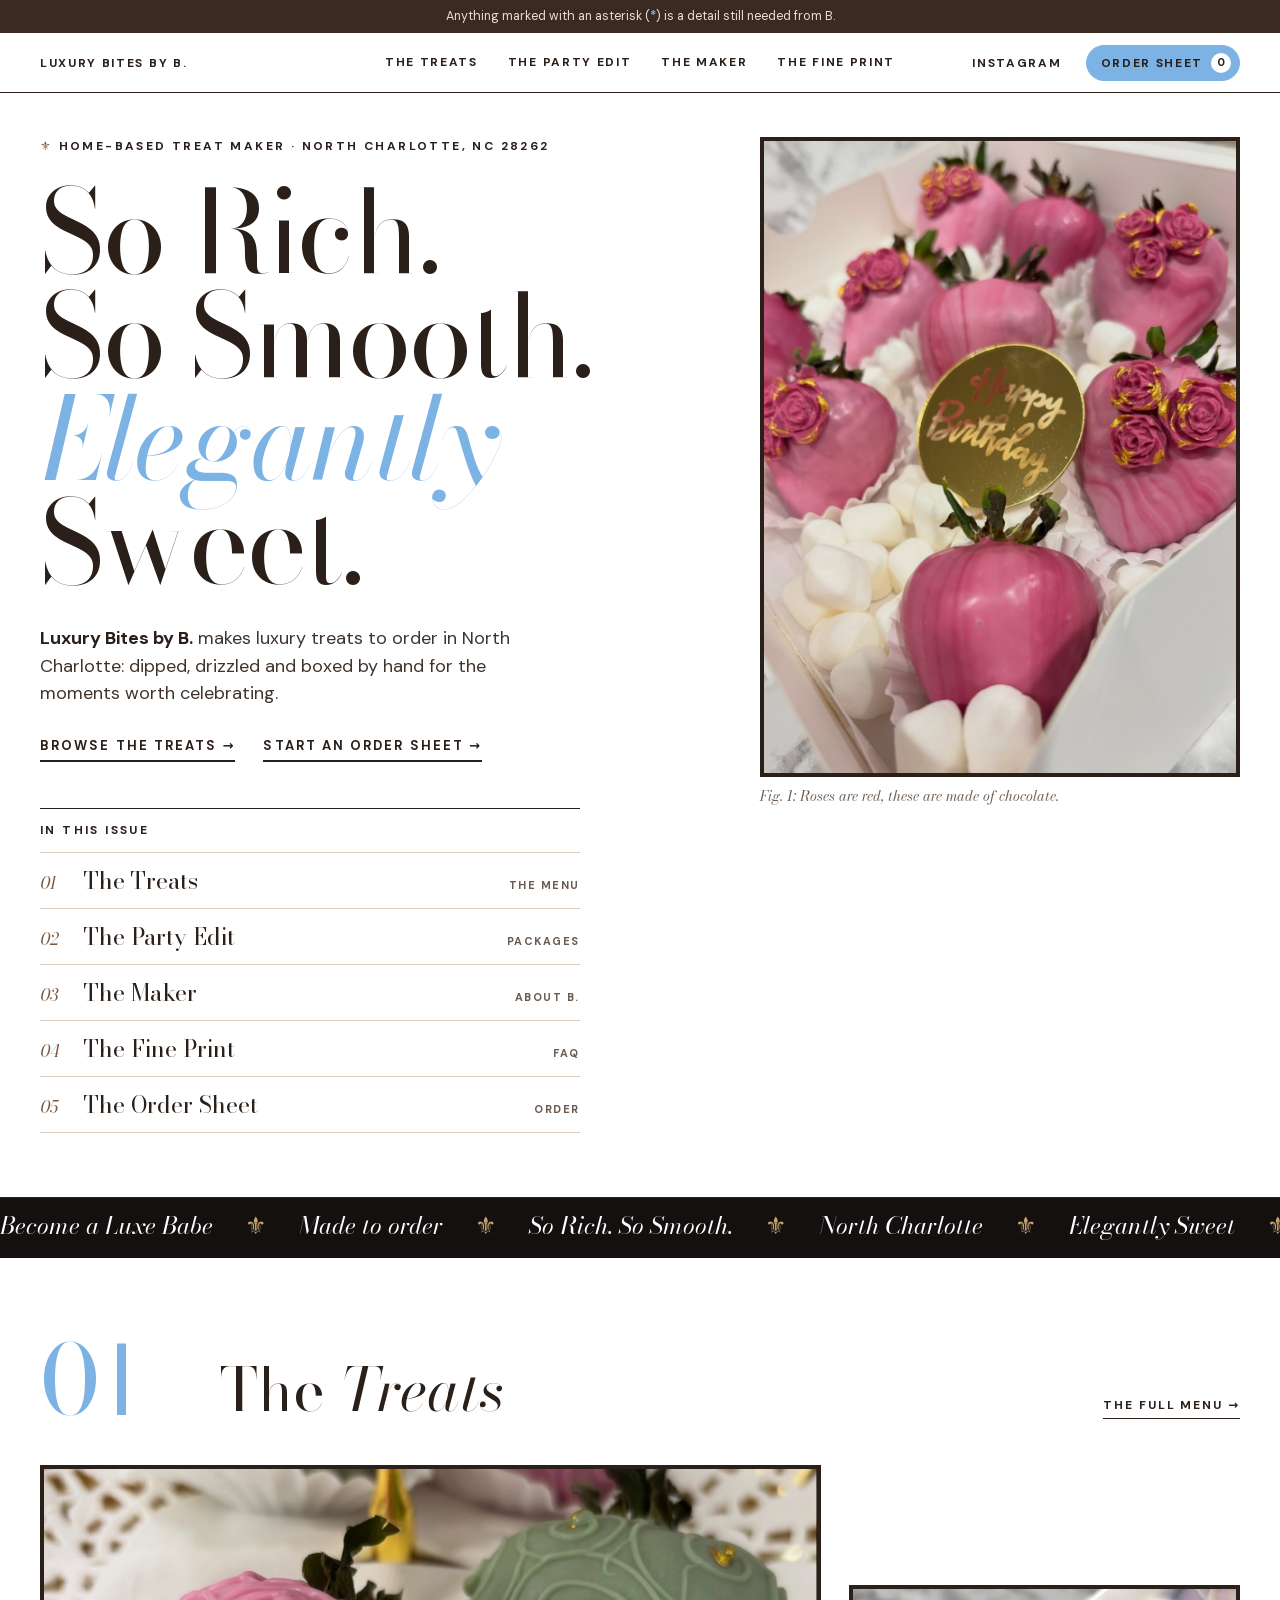
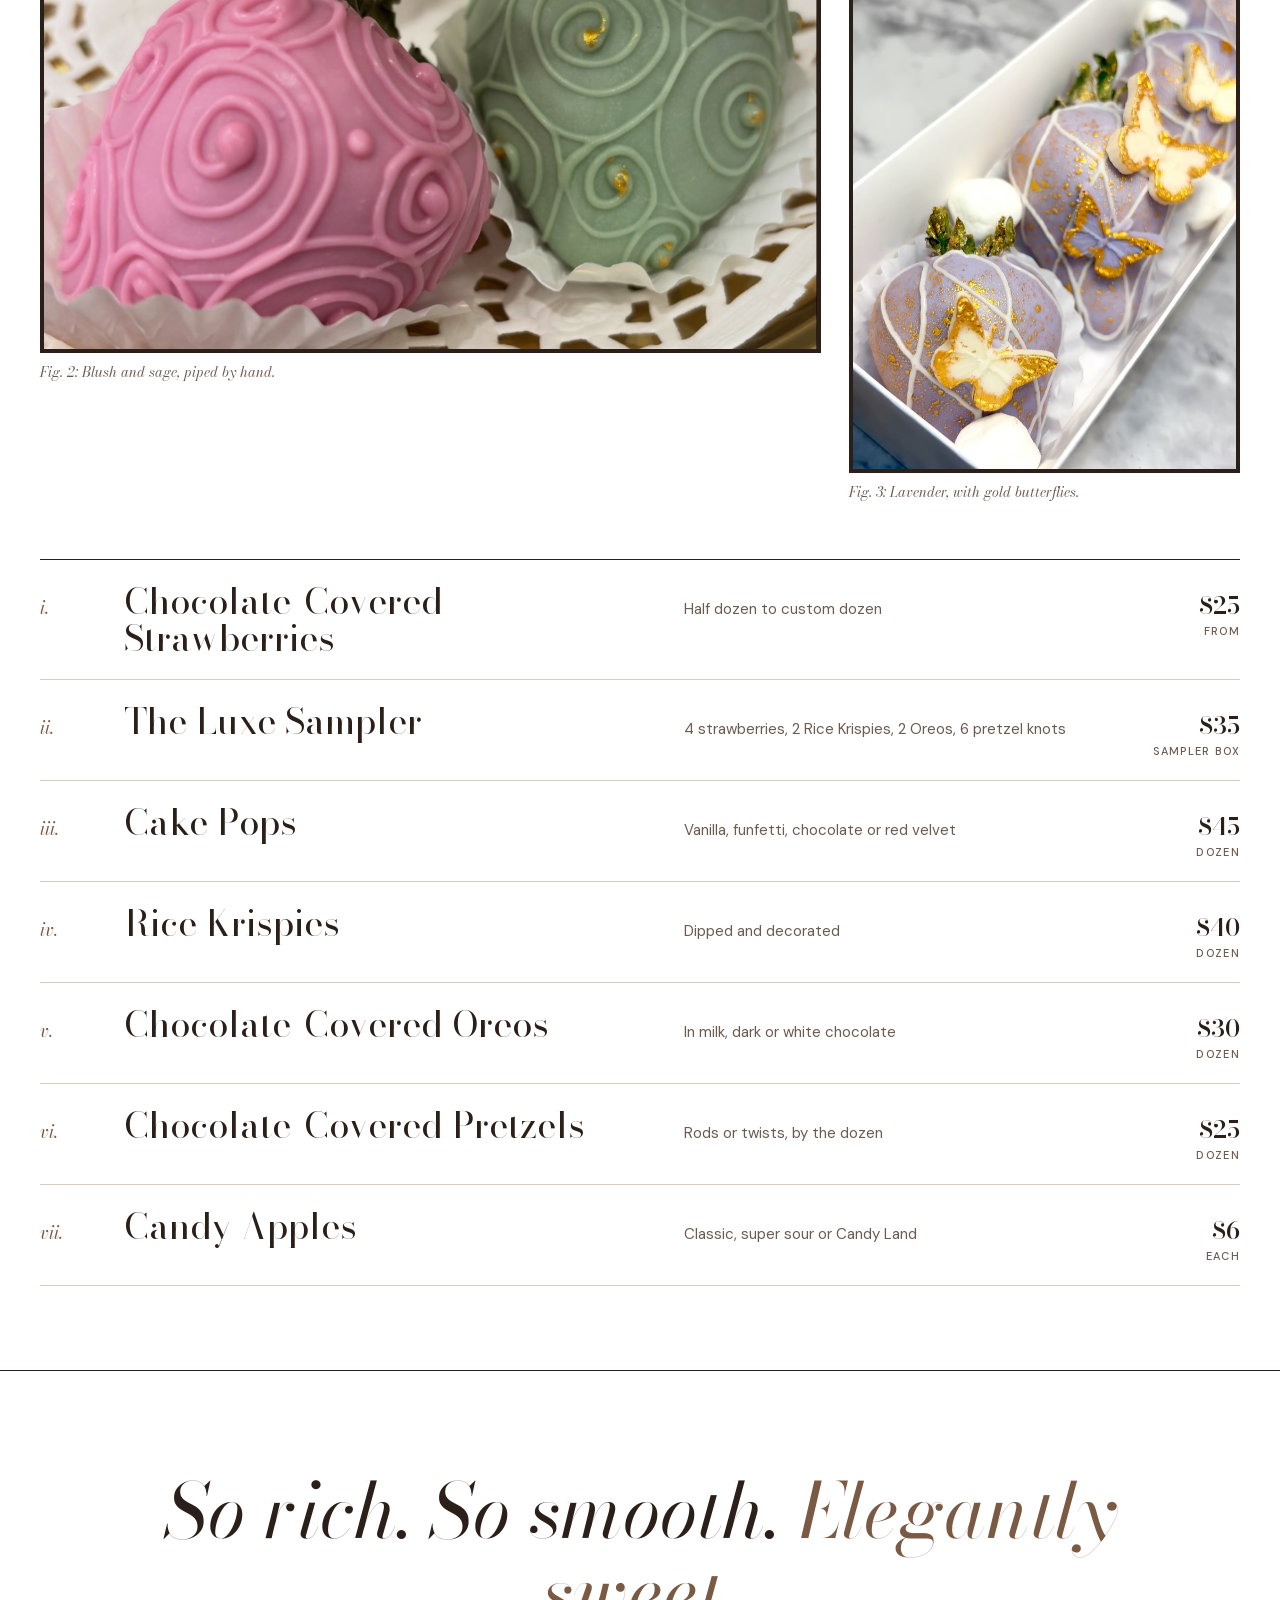
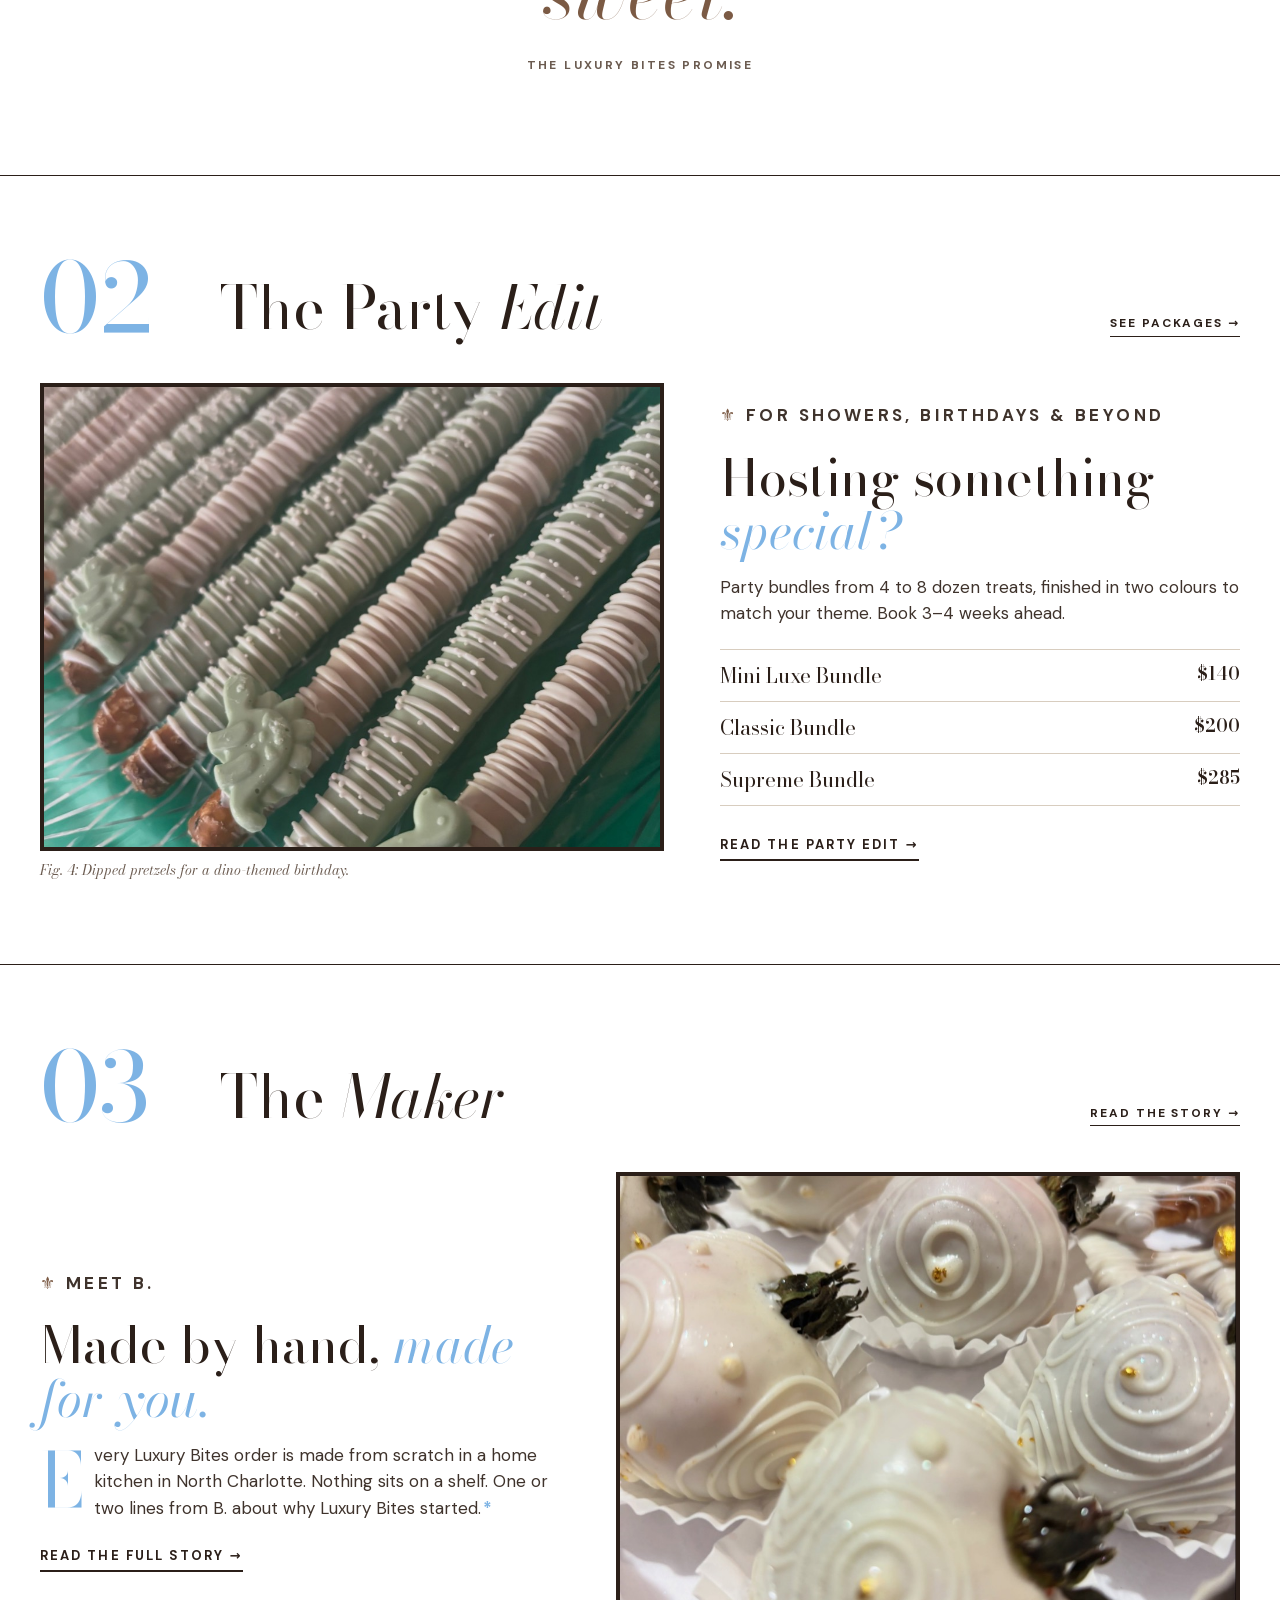
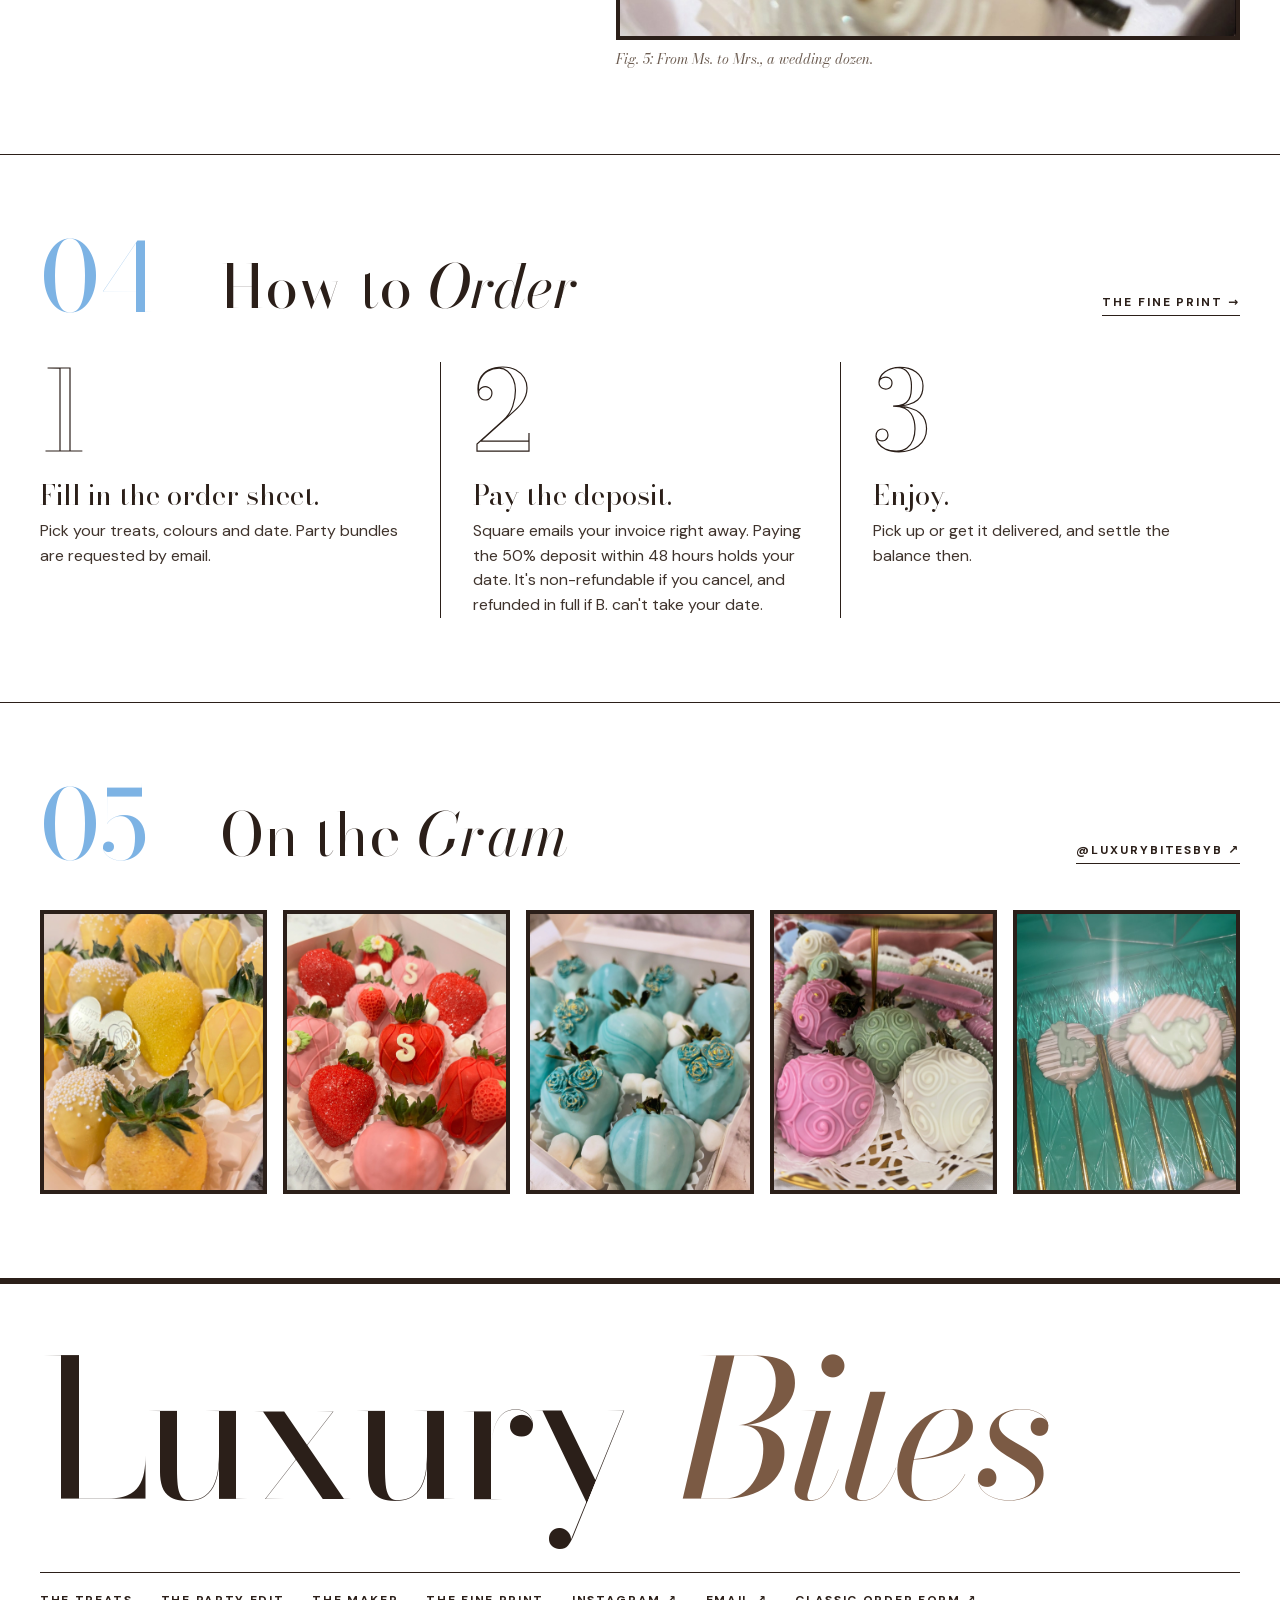
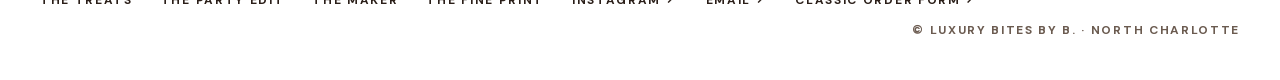
==== commit f8fcf788: "V7: send the Square invoice first, for the 50% deposit B.'s process is order -> invoice -> deposit, " ====
--- a/public/index.html
+++ b/public/index.html
@@ -120,7 +120,7 @@
     <div class="sechead"><span class="num">04</span><h2>How to <em>Order</em></h2><a class="more" href="#/fine-print">The fine print →</a></div>
     <div class="how">
       <div><b>1</b><h3>Fill in the order sheet.</h3><p>Pick your treats, colours and date. Party bundles are requested by email.</p></div>
-      <div><b>2</b><h3>Pay the deposit.</h3><p>50% on Square's secure checkout holds your date. It's non-refundable if you cancel, and refunded in full if B. can't take your date.</p></div>
+      <div><b>2</b><h3>Pay the deposit.</h3><p>Square emails your invoice right away. Paying the 50% deposit within 48 hours holds your date. It's non-refundable if you cancel, and refunded in full if B. can't take your date.</p></div>
       <div><b>3</b><h3>Enjoy.</h3><p>Pick up or get it delivered, and settle the balance then.</p></div>
     </div>
   </section>
@@ -255,16 +255,17 @@
     </aside>
     <div>
       <div class="qa" id="qa-ordering"><h2>i. Ordering</h2>
-        <div class="q"><h3>How do I place an order?</h3><p>Add treats from <a href="#/treats">The Treats</a> to your order sheet, pick your date, and pay the 50% deposit on Square's secure checkout, where you also add your name and contact details. B. then confirms your order. Prefer not to pay online? <a data-form-link href="https://forms.gle/48eQR3cbqZMoFxMr8" target="_blank" rel="noopener noreferrer">Use B.'s order form</a> and an invoice follows by email.</p></div>
+        <div class="q"><h3>How do I place an order?</h3><p>Add treats from <a href="#/treats">The Treats</a> to your order sheet, pick your date, add your contact details and send it. Square emails you an invoice straight away: pay the 50% deposit within 48 hours to hold your date, and B. confirms your order. Prefer not to order online? <a data-form-link href="https://forms.gle/48eQR3cbqZMoFxMr8" target="_blank" rel="noopener noreferrer">Use B.'s order form</a> and an invoice follows by email.</p></div>
         <div class="q"><h3>How far ahead should I order?</h3><p>Party bundles: at least 3–4 weeks ahead. <span class="tbd">Lead time for everyday orders</span></p></div>
         <div class="q"><h3>Can I order last-minute?</h3><p>Orders needed within 24–48 hours may be accepted based on availability, with a $10 rush fee. Rush orders can't be paid online: <a href="https://ig.me/m/luxurybitesbyb" target="_blank" rel="noopener noreferrer">message B. on Instagram</a> first.</p></div>
         <div class="q"><h3>Can you match my party colours?</h3><p>Yes. Choose a colour theme for each treat, or pick a custom theme and describe it in the notes, e.g. "pink and purple Hello Kitty theme" or "3 blue-and-white marble, 3 plain white".</p></div>
         <div class="q"><h3>Can you add names or words?</h3><p>Yes. Chocolate letters and molds can spell a name or a saying like "I love you". The custom dozen of strawberries includes them.</p></div>
       </div>
       <div class="qa" id="qa-payment"><h2>ii. Payment</h2>
-        <div class="q"><h3>How does payment work?</h3><p>A 50% deposit confirms every order. For everyday orders you pay it online, on Square's secure checkout, when you place your order. For party bundles it's due within 24–48 hours of receiving your invoice. The remaining balance is due at pickup or delivery.</p></div>
+        <div class="q"><h3>How does payment work?</h3><p>Every order gets a Square invoice by email. The 50% deposit on it is due within 24–48 hours and holds your date. The remaining balance is on the same invoice, due at pickup or delivery: pay it online before then, or in person.</p></div>
+        <div class="q"><h3>What happens to my details?</h3><p>Your name, email, phone and (for delivery) address go straight to Square, B.'s payment provider, so it can send your invoice. B. sees them in Square to arrange your order. This site doesn't store them.</p></div>
         <div class="q"><h3>Is the deposit refundable?</h3><p>It's non-refundable if you cancel. If B. can't take your date, your deposit is refunded in full.</p></div>
-        <div class="q"><h3>How can I pay?</h3><p>The deposit is paid by card on Square's secure checkout. Your card details go to Square and never touch this site. For the balance: <span class="tbd">accepted payment apps or methods at pickup or delivery (Cash App, Zelle, card, etc.)</span></p></div>
+        <div class="q"><h3>How can I pay?</h3><p>By card, on Square's secure invoice page. Your card details go to Square and never touch this site. For the balance in person: <span class="tbd">accepted payment apps or methods at pickup or delivery (Cash App, Zelle, card, etc.)</span></p></div>
       </div>
       <div class="qa" id="qa-pickup"><h2>iii. Pickup &amp; delivery</h2>
         <div class="q"><h3>Where is pickup?</h3><p>North Charlotte (28262). <span class="tbd">The exact address and instructions come when B. confirms your order.</span></p></div>
@@ -278,7 +279,7 @@
   </div>
 </section>
 
-<!-- ================= THANK YOU (after paying on Square) ================= -->
+<!-- ================= THANK YOU (after sending an order: invoice emailed) ================= -->
 <section data-page="thanks" hidden>
   <div id="thanksPage"></div>
 </section>
--- a/public/styles.css
+++ b/public/styles.css
@@ -553,3 +553,9 @@
 .errmsg .linkbtn{display:inline;margin-left:4px;color:var(--ink);letter-spacing:.1em}
 .thanks .orderno{font-size:13px;font-weight:700;letter-spacing:.18em;text-transform:uppercase;color:var(--muted)}
 .thanks .orderno b{display:inline-block;margin-left:8px;padding:6px 12px;border:2px solid var(--ink);color:var(--ink);letter-spacing:.14em}
+
+/* ---------- V7: contact details on the order sheet (invoice sent by Square) ---------- */
+.fields.two{grid-template-columns:1fr 1fr;gap:0 24px}
+.fields + h2{margin-top:60px}
+.thanks .big + .fine{margin-top:10px}
+@media (max-width:900px){.fields.two{grid-template-columns:1fr 1fr}}
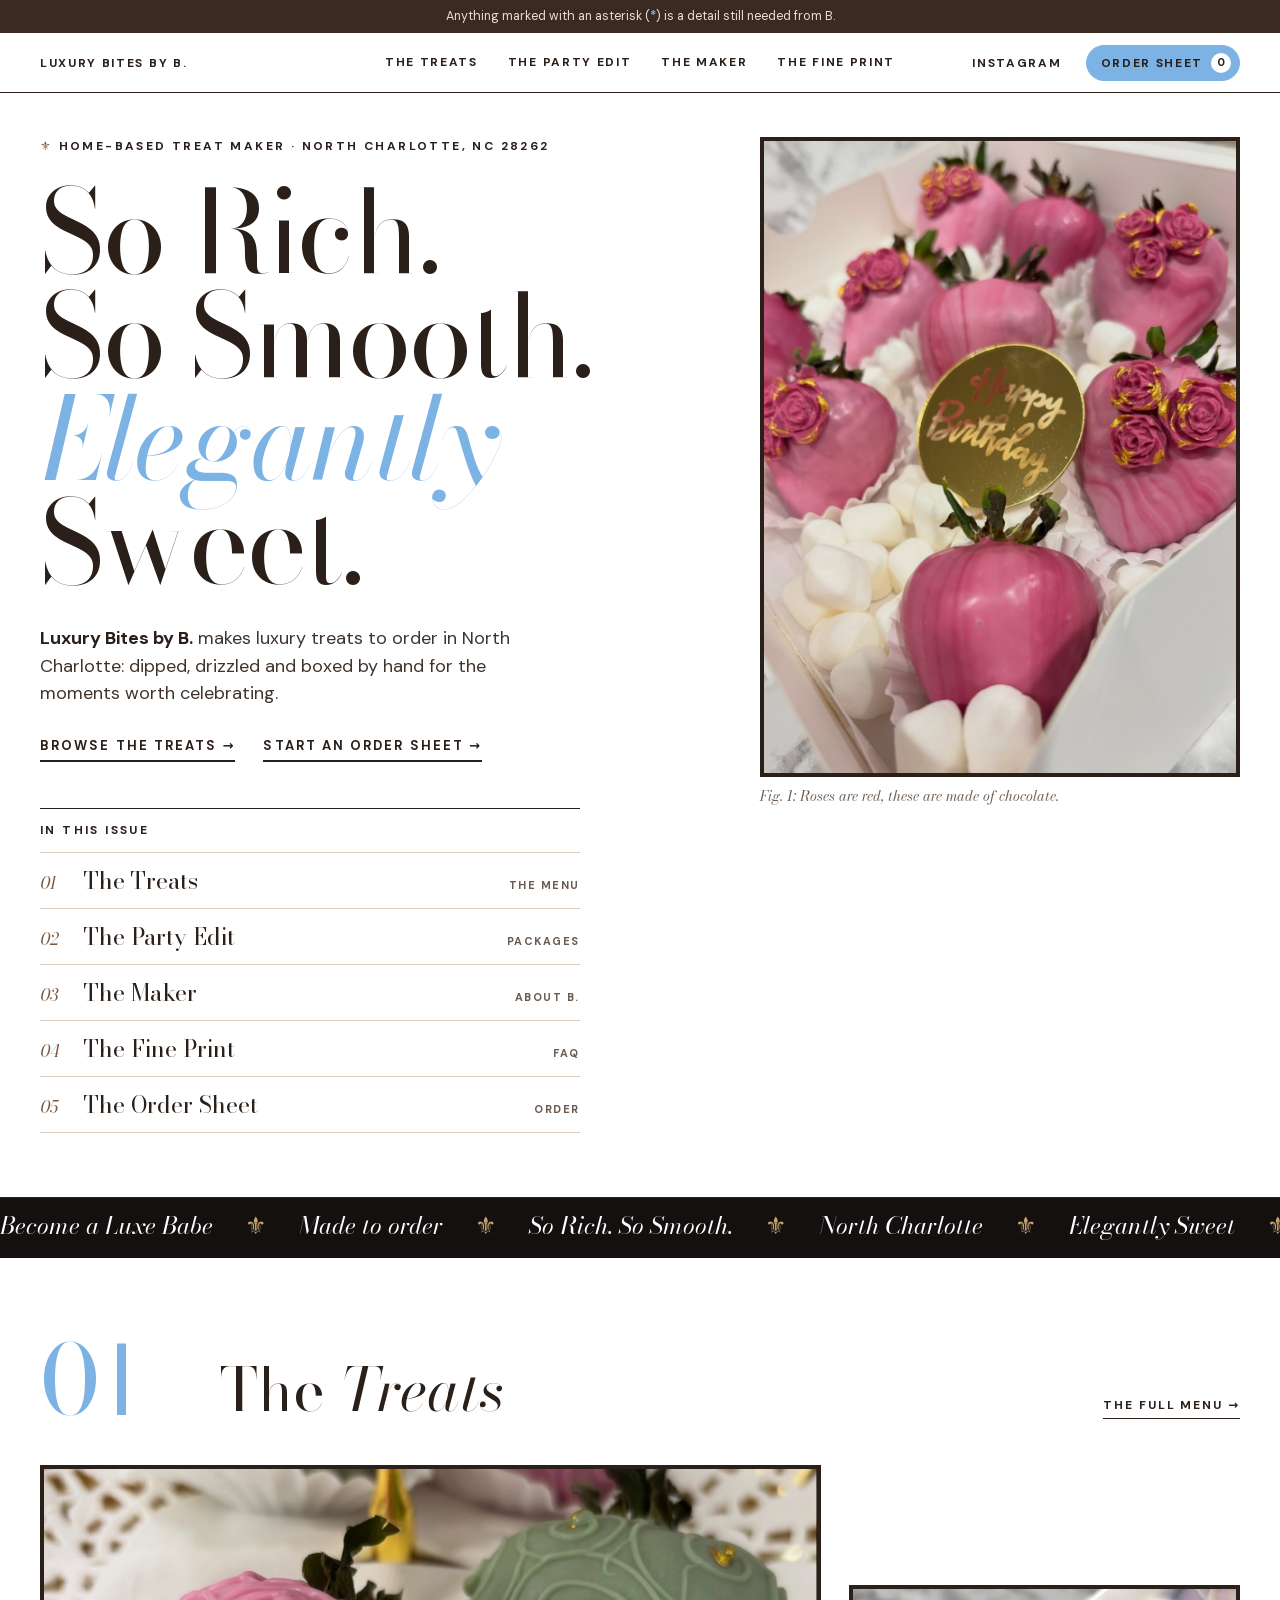
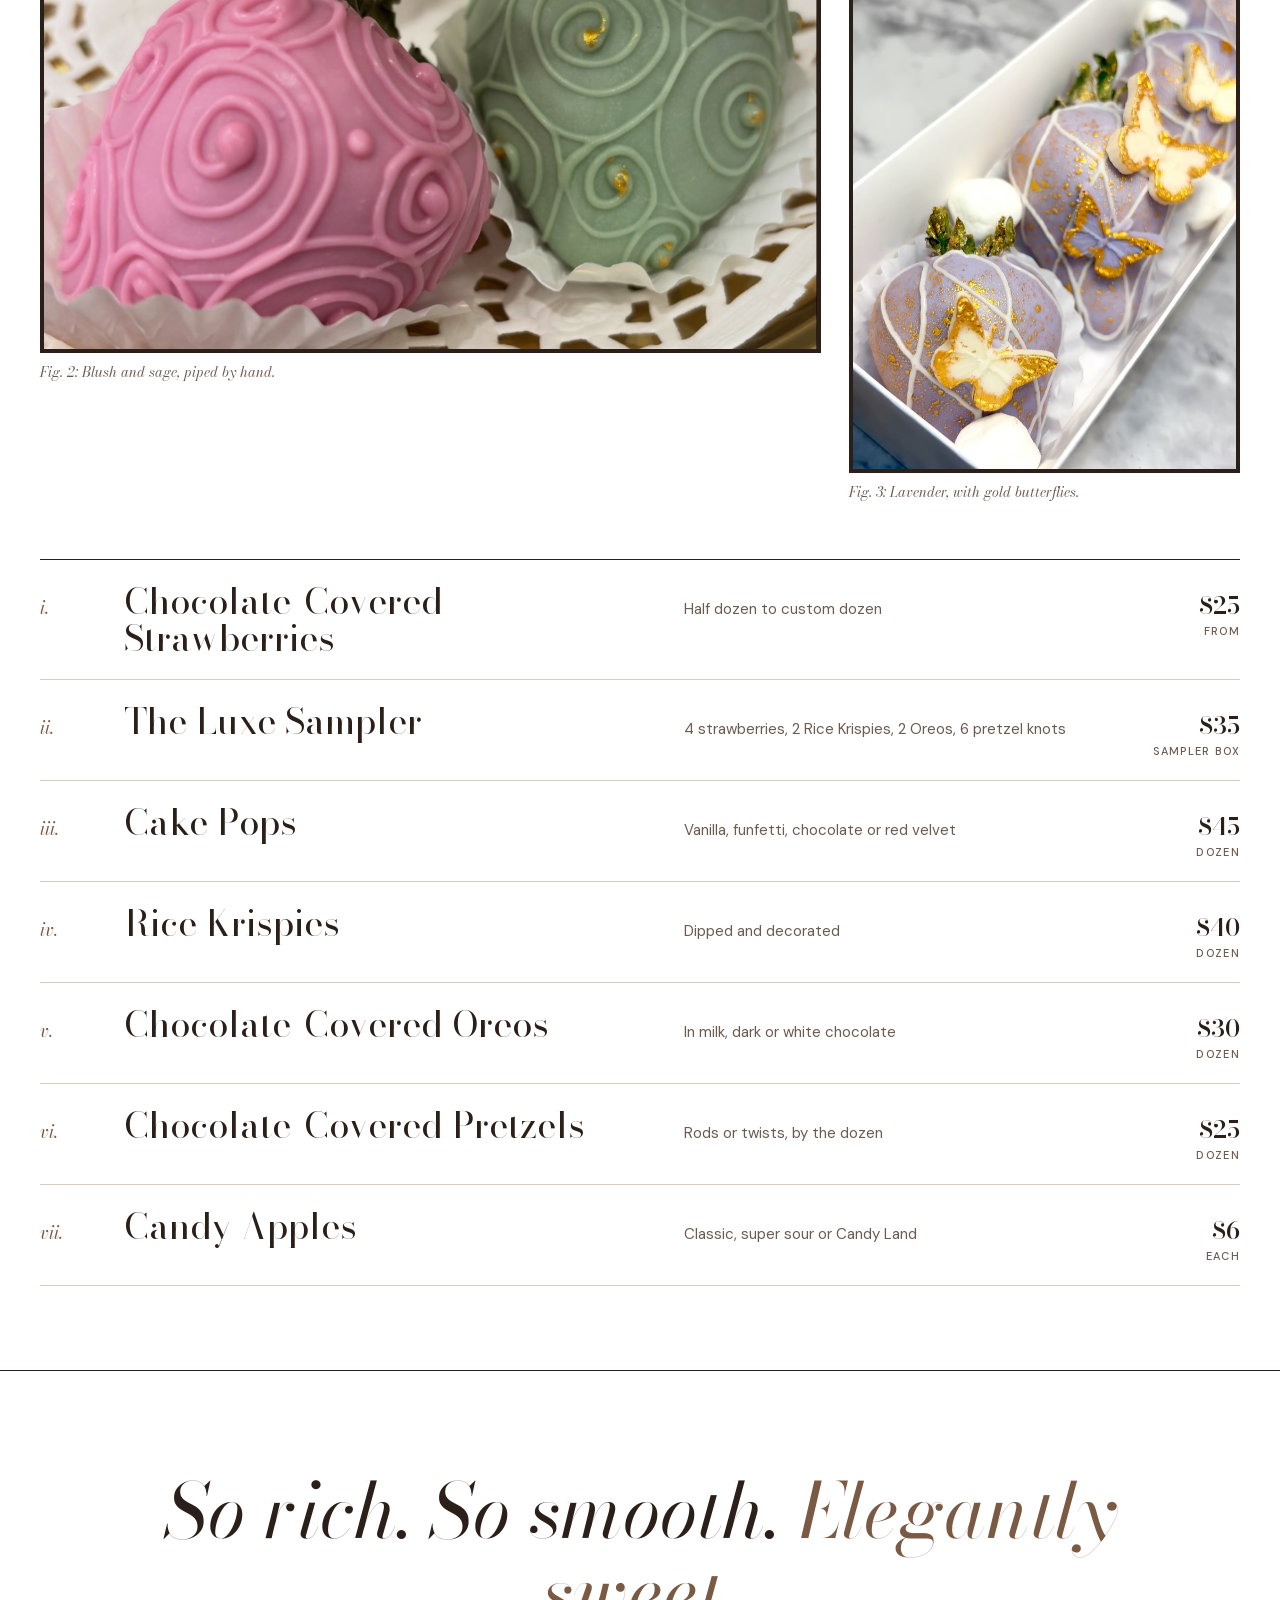
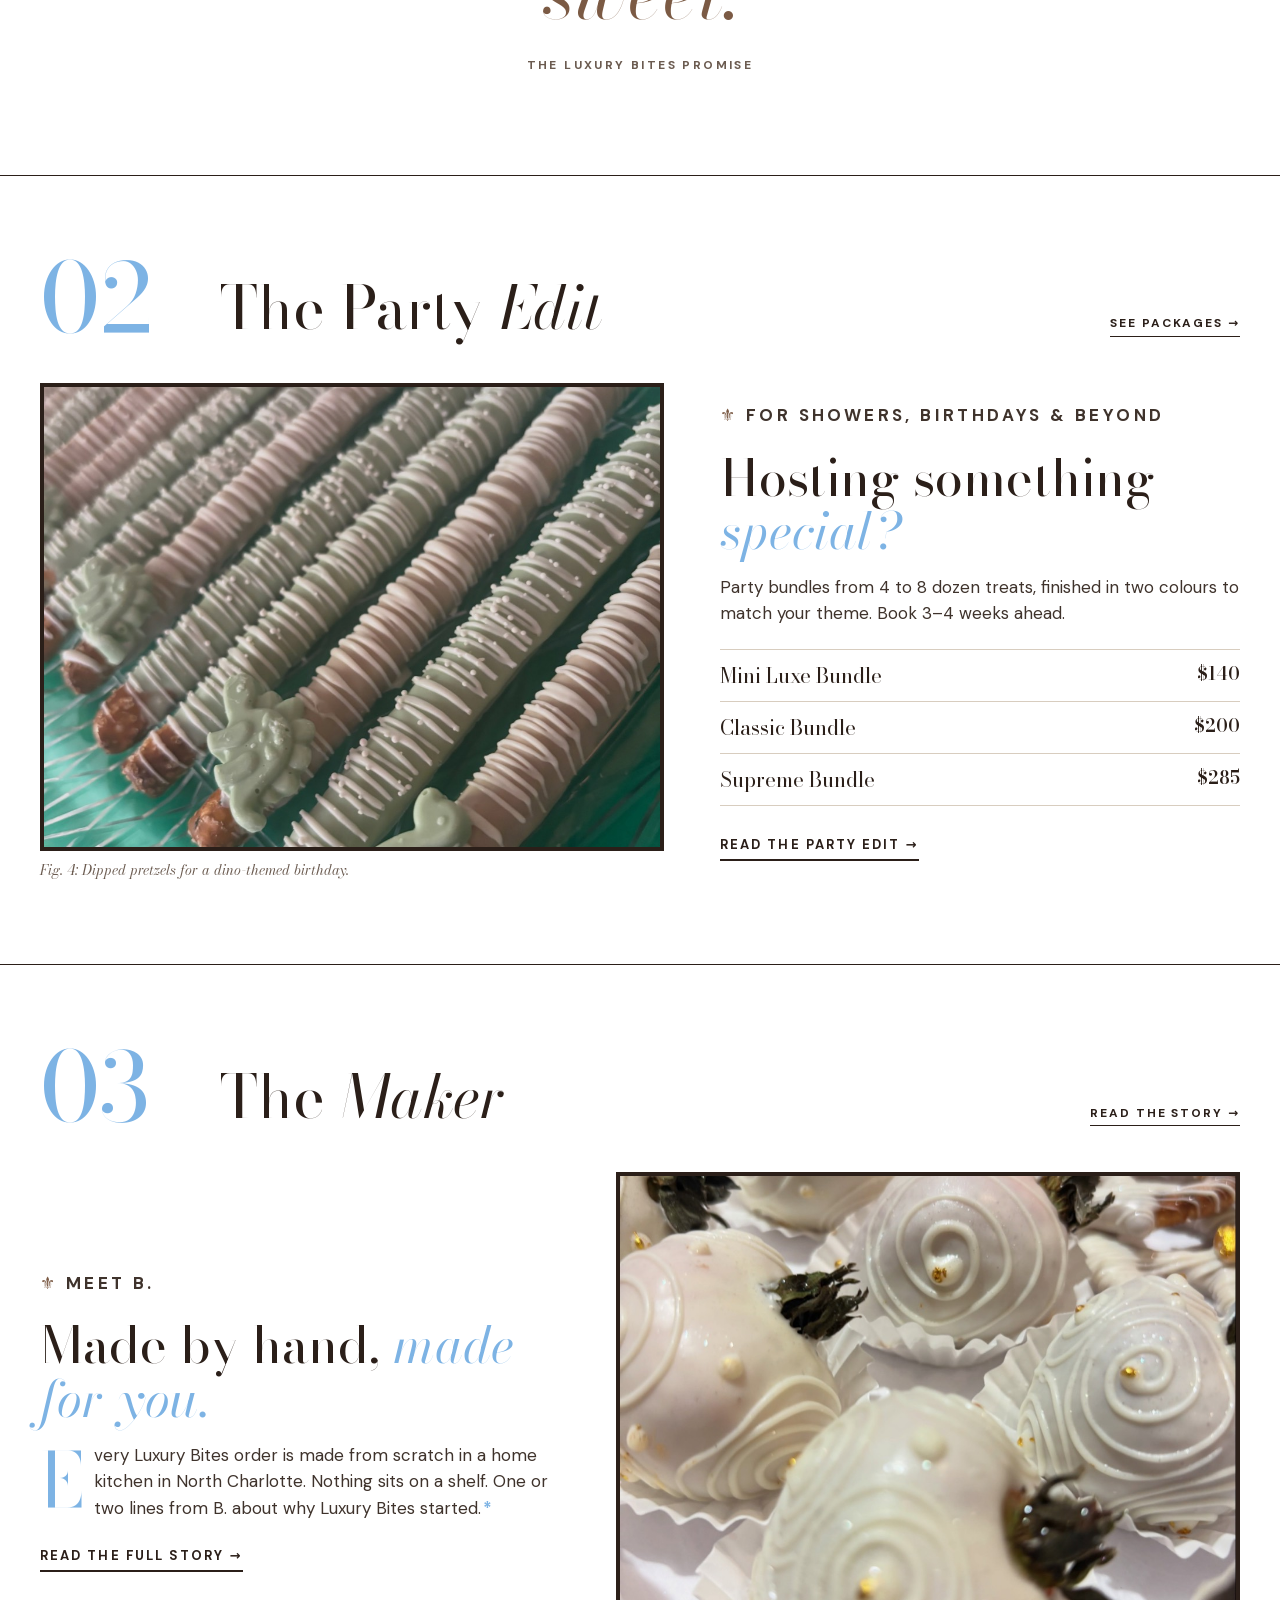
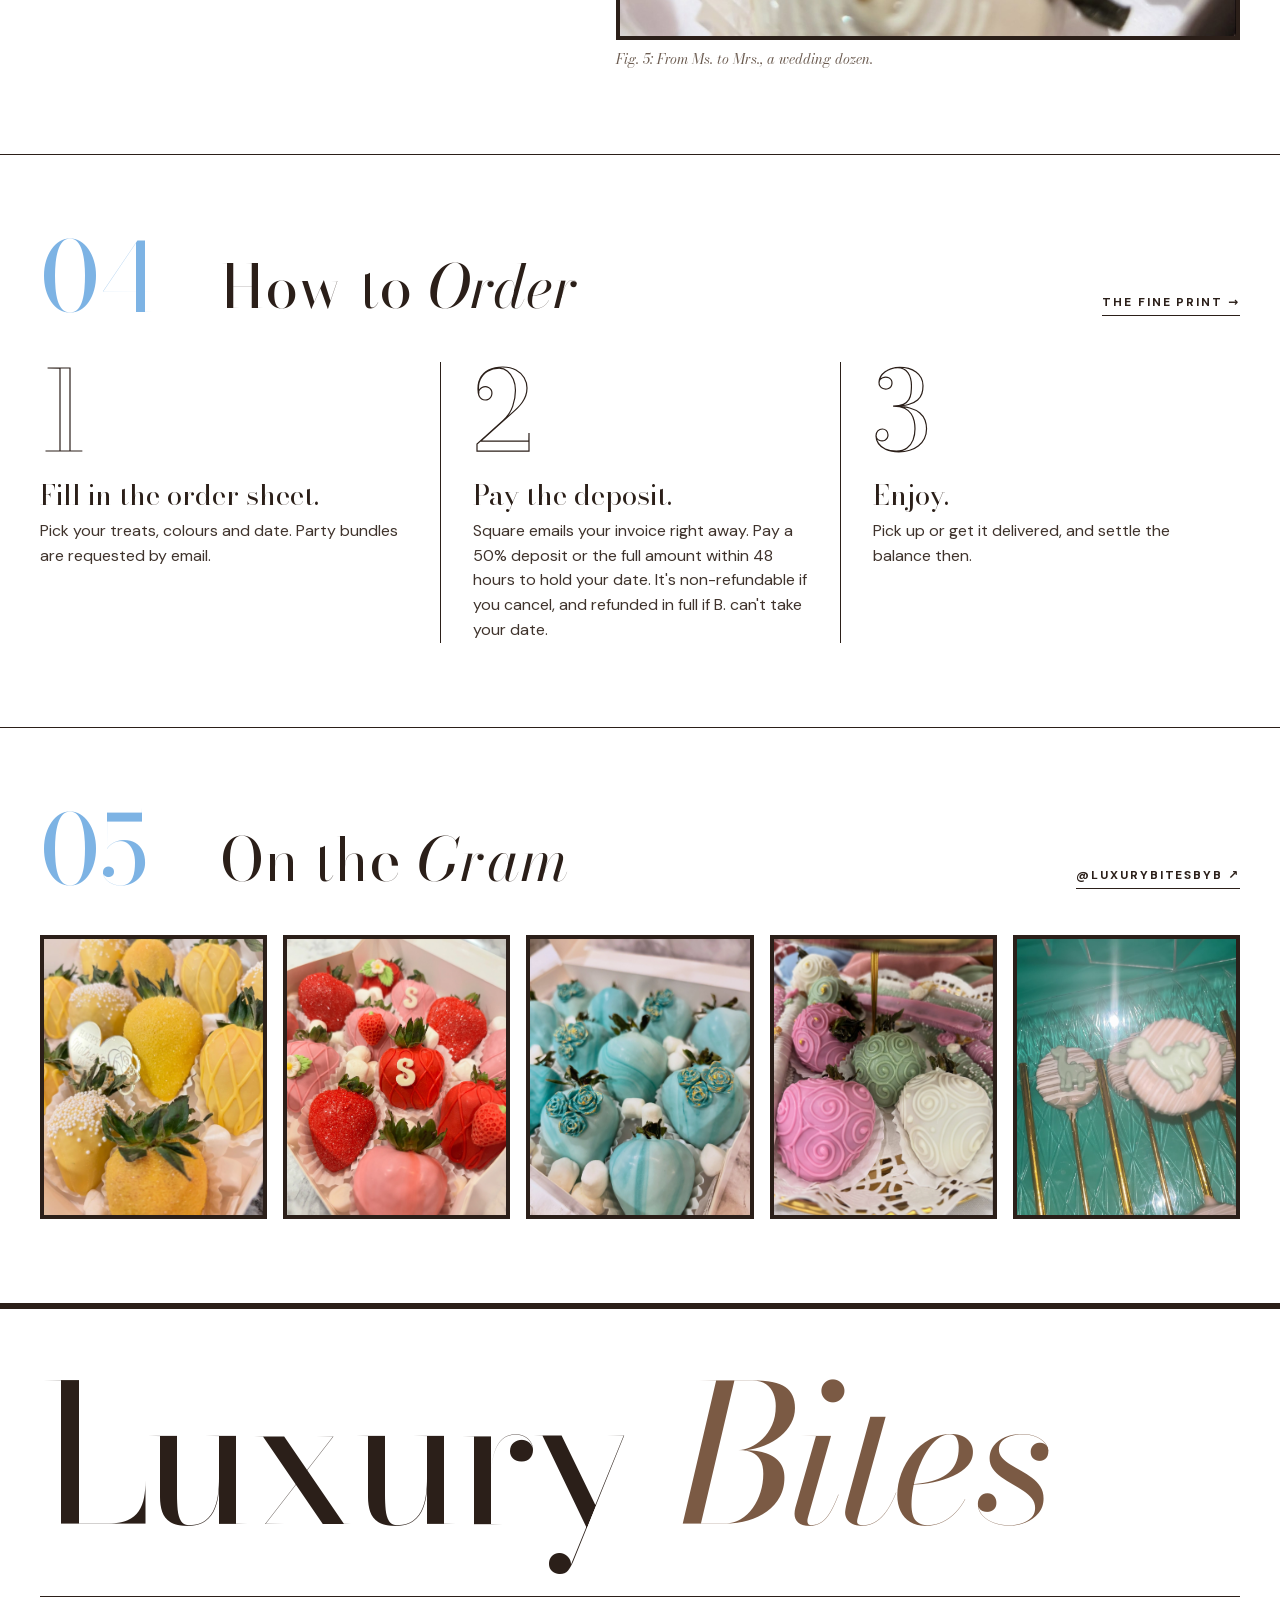
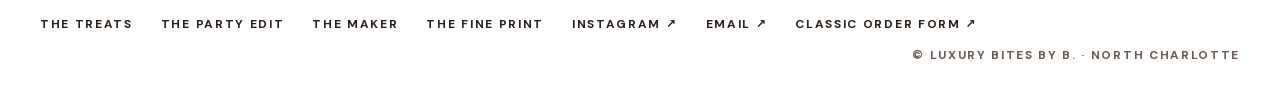
==== commit 6453f723: "V8: let customers pay a 50% deposit or the full amount The ledger now has a choice: "50% deposit" (d" ====
--- a/public/index.html
+++ b/public/index.html
@@ -120,7 +120,7 @@
     <div class="sechead"><span class="num">04</span><h2>How to <em>Order</em></h2><a class="more" href="#/fine-print">The fine print →</a></div>
     <div class="how">
       <div><b>1</b><h3>Fill in the order sheet.</h3><p>Pick your treats, colours and date. Party bundles are requested by email.</p></div>
-      <div><b>2</b><h3>Pay the deposit.</h3><p>Square emails your invoice right away. Paying the 50% deposit within 48 hours holds your date. It's non-refundable if you cancel, and refunded in full if B. can't take your date.</p></div>
+      <div><b>2</b><h3>Pay the deposit.</h3><p>Square emails your invoice right away. Pay a 50% deposit or the full amount within 48 hours to hold your date. It's non-refundable if you cancel, and refunded in full if B. can't take your date.</p></div>
       <div><b>3</b><h3>Enjoy.</h3><p>Pick up or get it delivered, and settle the balance then.</p></div>
     </div>
   </section>
@@ -255,16 +255,16 @@
     </aside>
     <div>
       <div class="qa" id="qa-ordering"><h2>i. Ordering</h2>
-        <div class="q"><h3>How do I place an order?</h3><p>Add treats from <a href="#/treats">The Treats</a> to your order sheet, pick your date, add your contact details and send it. Square emails you an invoice straight away: pay the 50% deposit within 48 hours to hold your date, and B. confirms your order. Prefer not to order online? <a data-form-link href="https://forms.gle/48eQR3cbqZMoFxMr8" target="_blank" rel="noopener noreferrer">Use B.'s order form</a> and an invoice follows by email.</p></div>
+        <div class="q"><h3>How do I place an order?</h3><p>Add treats from <a href="#/treats">The Treats</a> to your order sheet, pick your date, add your contact details and send it. Square emails you an invoice straight away: pay a 50% deposit or the full amount within 48 hours to hold your date, and B. confirms your order. Prefer not to order online? <a data-form-link href="https://forms.gle/48eQR3cbqZMoFxMr8" target="_blank" rel="noopener noreferrer">Use B.'s order form</a> and an invoice follows by email.</p></div>
         <div class="q"><h3>How far ahead should I order?</h3><p>Party bundles: at least 3–4 weeks ahead. <span class="tbd">Lead time for everyday orders</span></p></div>
         <div class="q"><h3>Can I order last-minute?</h3><p>Orders needed within 24–48 hours may be accepted based on availability, with a $10 rush fee. Rush orders can't be paid online: <a href="https://ig.me/m/luxurybitesbyb" target="_blank" rel="noopener noreferrer">message B. on Instagram</a> first.</p></div>
         <div class="q"><h3>Can you match my party colours?</h3><p>Yes. Choose a colour theme for each treat, or pick a custom theme and describe it in the notes, e.g. "pink and purple Hello Kitty theme" or "3 blue-and-white marble, 3 plain white".</p></div>
         <div class="q"><h3>Can you add names or words?</h3><p>Yes. Chocolate letters and molds can spell a name or a saying like "I love you". The custom dozen of strawberries includes them.</p></div>
       </div>
       <div class="qa" id="qa-payment"><h2>ii. Payment</h2>
-        <div class="q"><h3>How does payment work?</h3><p>Every order gets a Square invoice by email. The 50% deposit on it is due within 24–48 hours and holds your date. The remaining balance is on the same invoice, due at pickup or delivery: pay it online before then, or in person.</p></div>
+        <div class="q"><h3>How does payment work?</h3><p>Every order gets a Square invoice by email. On the order sheet you choose to pay a 50% deposit or the full amount; either is due within 24–48 hours and holds your date. With a deposit, the remaining balance is on the same invoice, due at pickup or delivery: pay it online before then, or in person.</p></div>
         <div class="q"><h3>What happens to my details?</h3><p>Your name, email, phone and (for delivery) address go straight to Square, B.'s payment provider, so it can send your invoice. B. sees them in Square to arrange your order. This site doesn't store them.</p></div>
-        <div class="q"><h3>Is the deposit refundable?</h3><p>It's non-refundable if you cancel. If B. can't take your date, your deposit is refunded in full.</p></div>
+        <div class="q"><h3>Is my payment refundable?</h3><p>The deposit, or the full amount if you paid in full, is non-refundable if you cancel. If B. can't take your date, it's refunded in full.</p></div>
         <div class="q"><h3>How can I pay?</h3><p>By card, on Square's secure invoice page. Your card details go to Square and never touch this site. For the balance in person: <span class="tbd">accepted payment apps or methods at pickup or delivery (Cash App, Zelle, card, etc.)</span></p></div>
       </div>
       <div class="qa" id="qa-pickup"><h2>iii. Pickup &amp; delivery</h2>
--- a/public/styles.css
+++ b/public/styles.css
@@ -559,3 +559,12 @@
 .fields + h2{margin-top:60px}
 .thanks .big + .fine{margin-top:10px}
 @media (max-width:900px){.fields.two{grid-template-columns:1fr 1fr}}
+
+/* ---------- V8: pay a 50% deposit or the full amount ---------- */
+.payopt{display:grid;grid-template-columns:1fr 1fr;border:1px solid var(--ink);margin:18px 0 6px}
+.payopt button{display:flex;flex-direction:column;gap:4px;padding:12px 10px;text-align:left;color:var(--ink)}
+.payopt button + button{border-left:1px solid var(--ink)}
+.payopt b{font-size:12px;font-weight:700;letter-spacing:.16em;text-transform:uppercase}
+.payopt span{font-size:13px;color:var(--body)}
+.payopt button.on{background:var(--cocoa);color:var(--paper)}
+.payopt button.on span{color:var(--paper)}
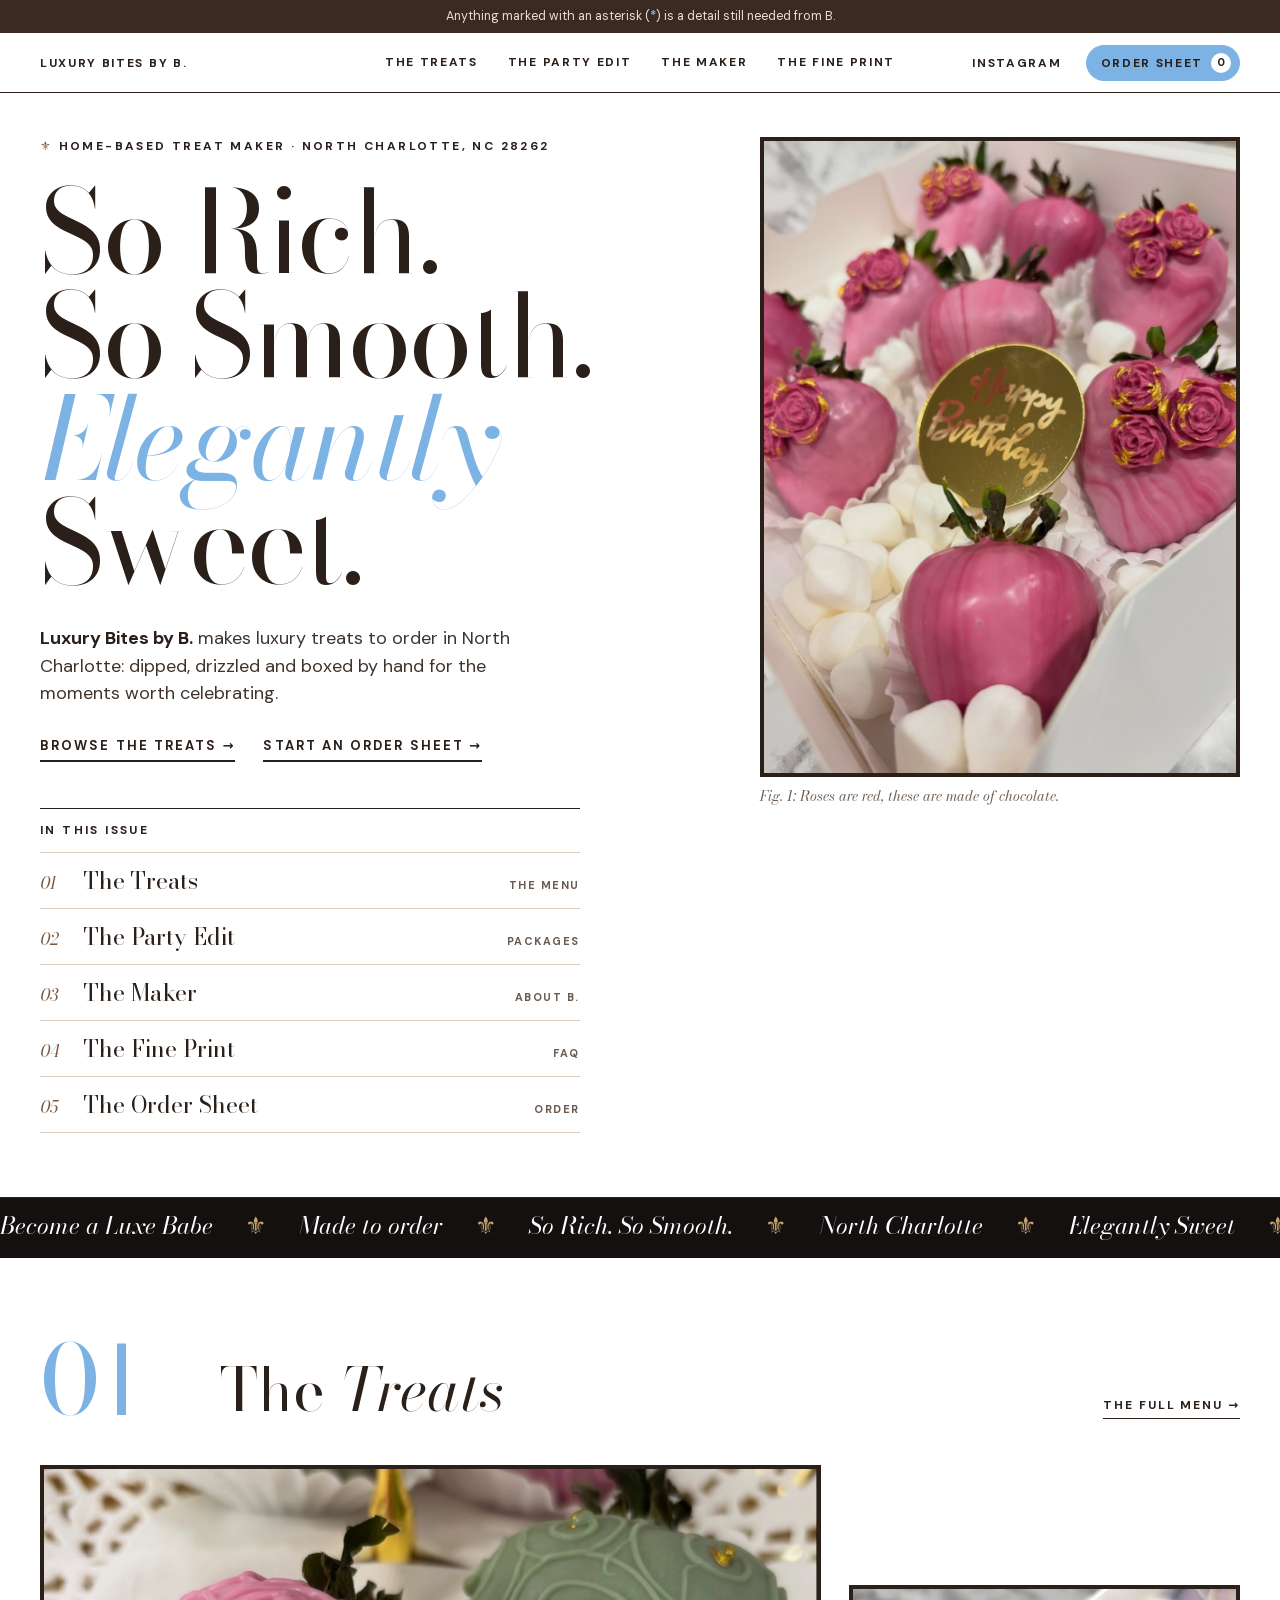
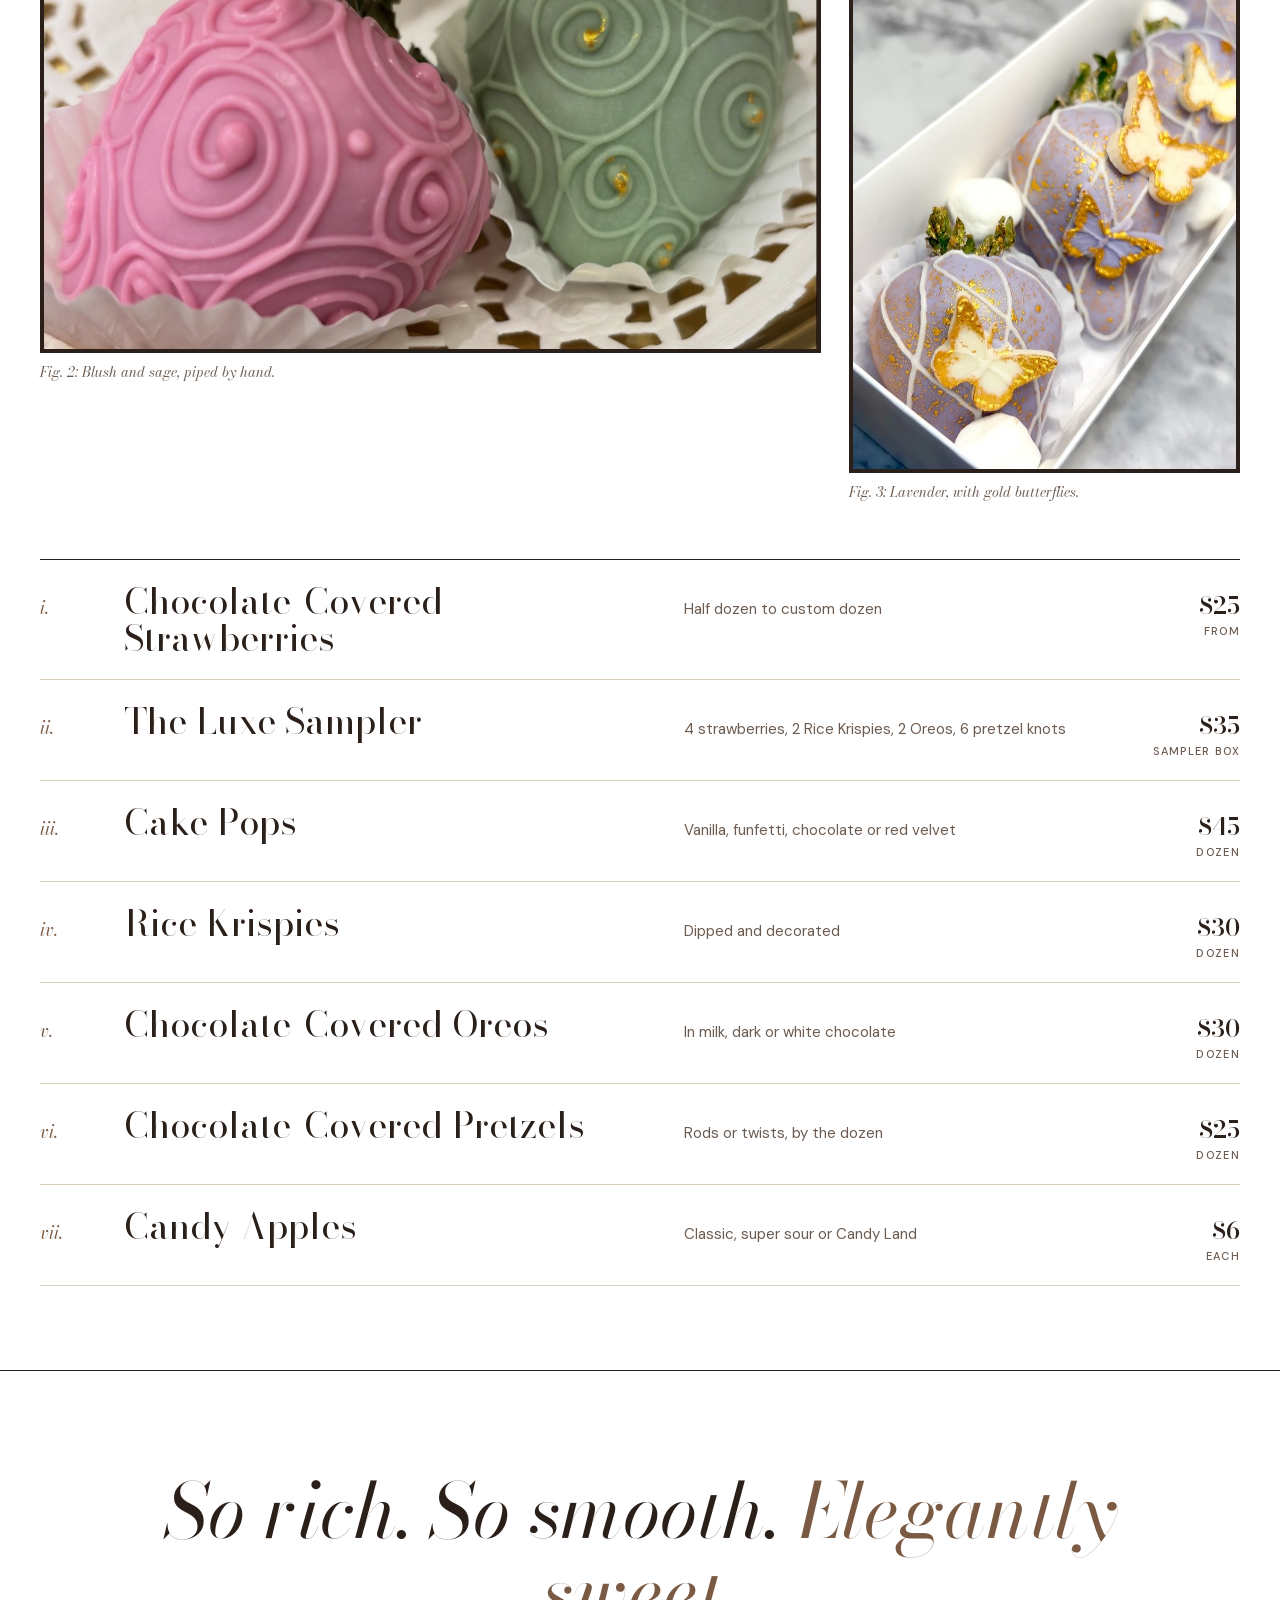
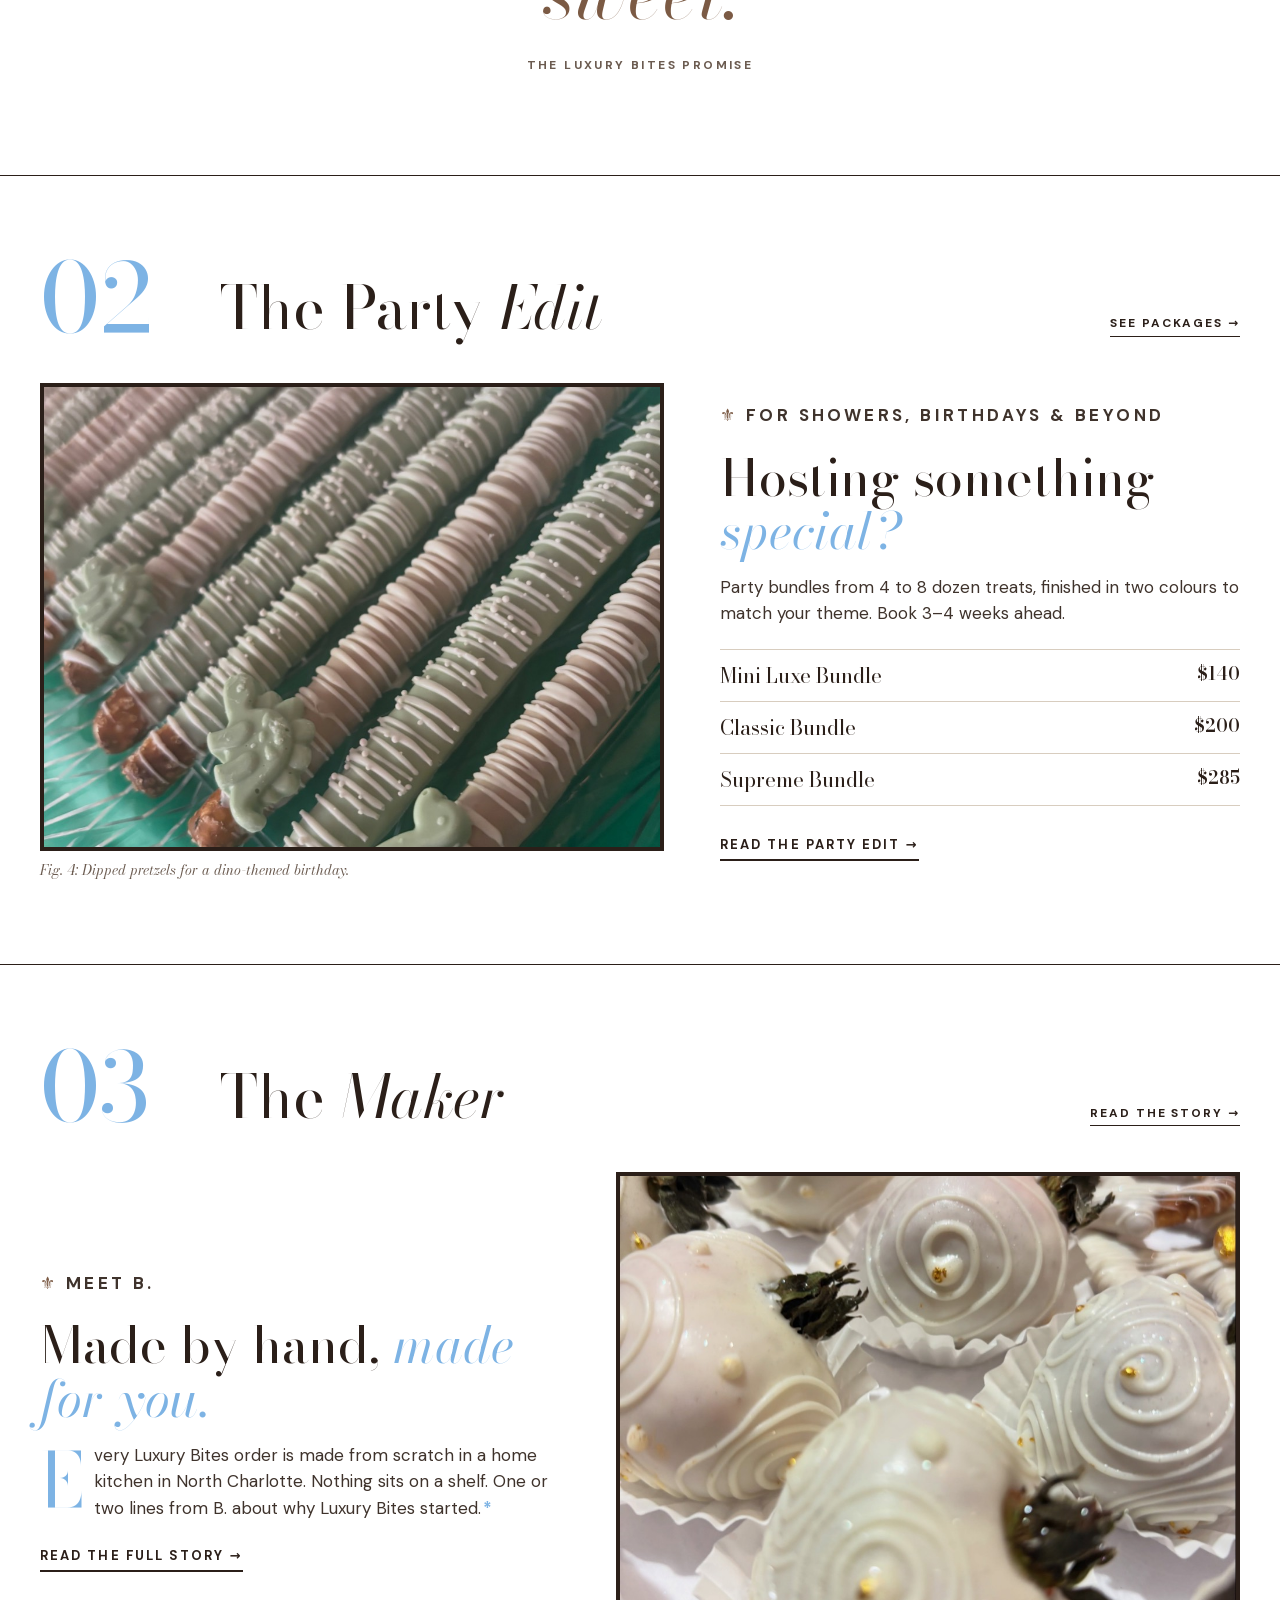
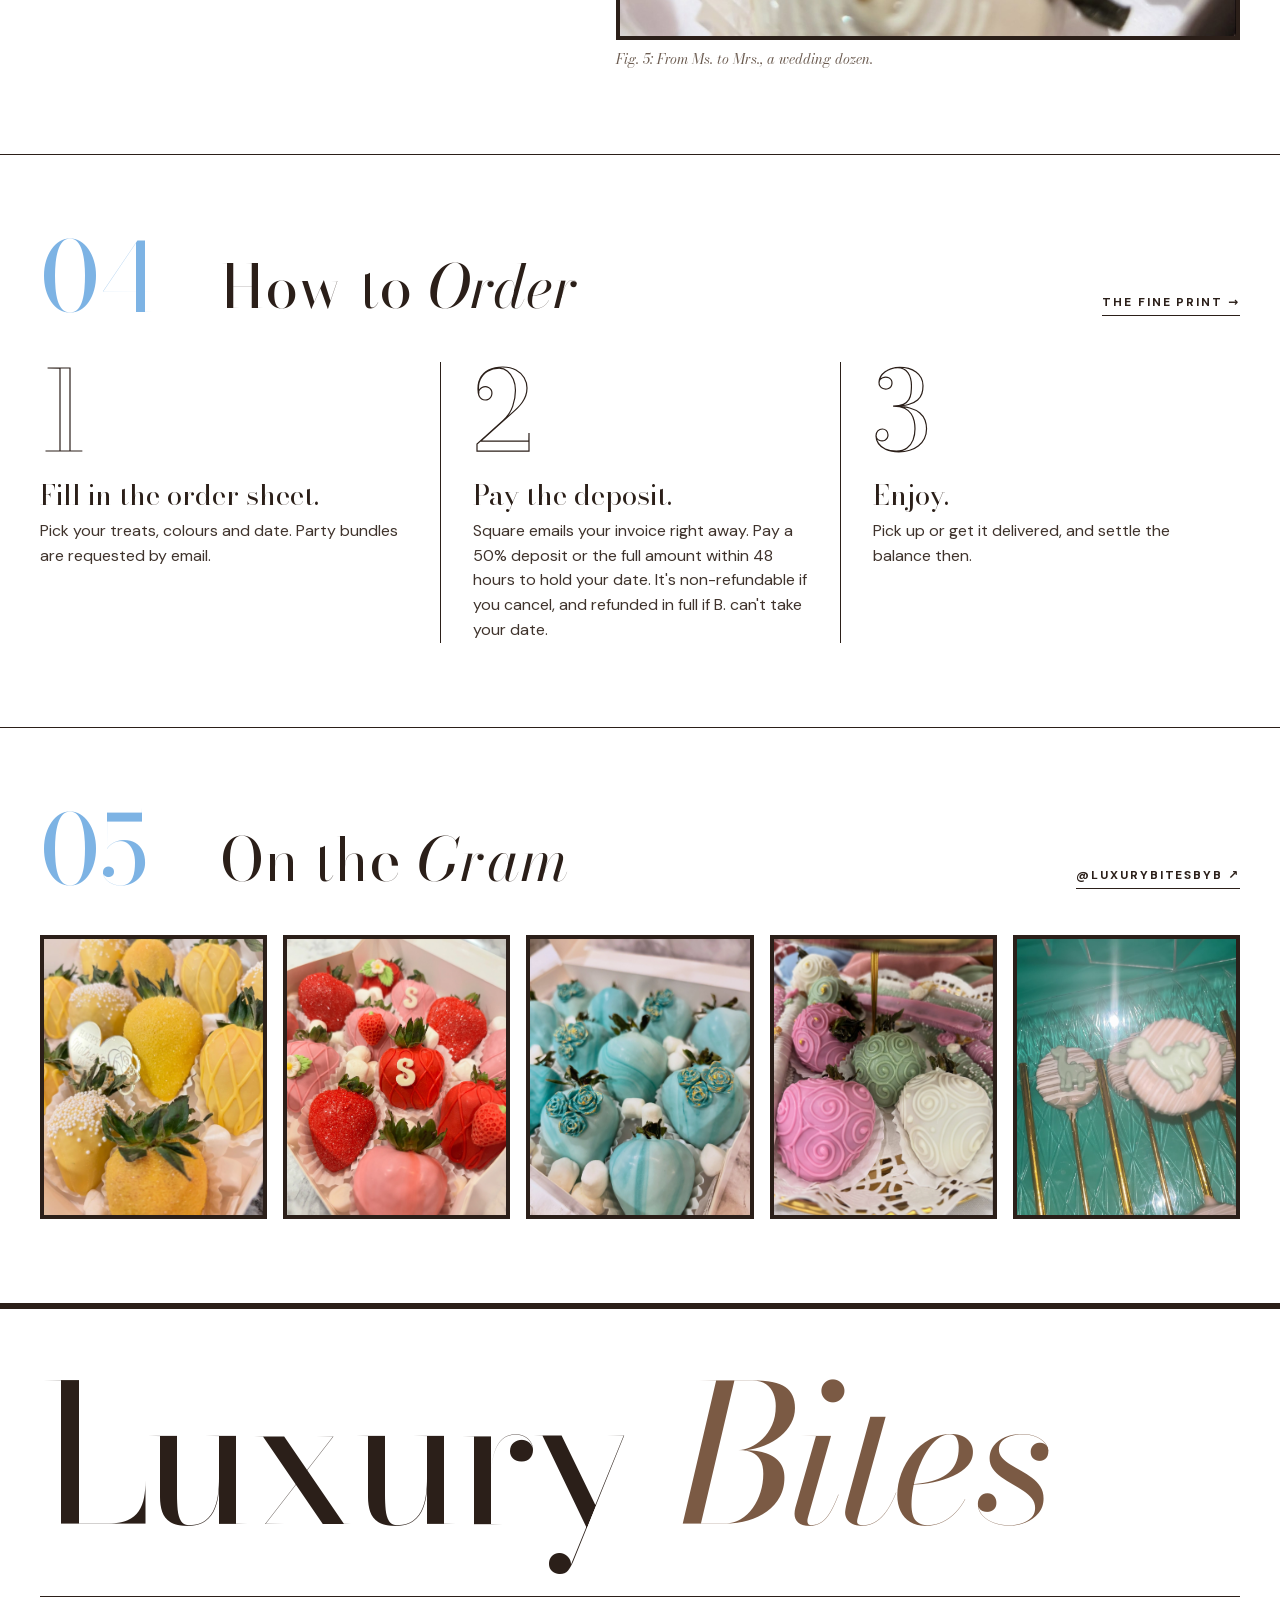
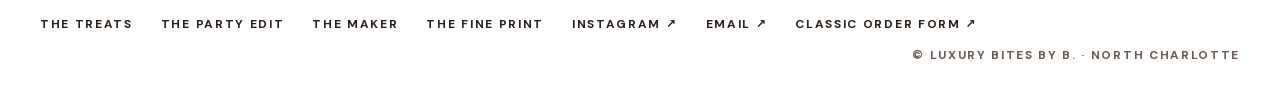
==== commit 6d14654d: "V12: Krispies $30, logo link preview, B.'s strawberry photos, candy apple videos - Rice Krispies: $3" ====
--- a/public/index.html
+++ b/public/index.html
@@ -7,10 +7,17 @@
 <meta name="description" content="Hand-dipped chocolate-covered strawberries, cake pops, dipped treats and candy apples, made to order in North Charlotte, NC. So rich. So smooth. Elegantly sweet.">
 <meta property="og:title" content="Luxury Bites by B.">
 <meta property="og:description" content="So rich. So smooth. Elegantly sweet. Luxury treats made to order in North Charlotte.">
-<meta property="og:image" content="images/hero.jpg">
+<meta property="og:type" content="website">
+<meta property="og:url" content="https://luxurybitesbyb.co/">
+<!-- The picture shown when the link is shared in a message (V12: B.'s logo). -->
+<meta property="og:image" content="https://luxurybitesbyb.co/images/share-logo.jpg">
+<meta property="og:image:width" content="1080">
+<meta property="og:image:height" content="1077">
+<meta property="og:image:alt" content="Luxury Bites by B. logo">
+<meta name="twitter:card" content="summary">
 <meta name="theme-color" content="#ffffff">
 <link rel="icon" href="data:image/svg+xml,%3Csvg xmlns='http://www.w3.org/2000/svg' viewBox='0 0 64 64'%3E%3Crect width='64' height='64' fill='%23e4f6fb'/%3E%3Ctext x='32' y='44' font-family='Georgia,serif' font-style='italic' font-size='30' fill='%237b5a44' text-anchor='middle'%3ELB%3C/text%3E%3C/svg%3E">
-<link rel="stylesheet" href="styles.css">
+<link rel="stylesheet" href="styles.css?v=12">
 </head>
 <body>
 <a class="skip" href="#main">Skip to content</a>
@@ -303,7 +310,7 @@
 <div class="bar"><div><b id="bartotal">$0</b><small id="baritems"></small></div><a href="#/order">View order sheet →</a></div>
 <div class="toast" id="toast" role="status" aria-live="polite"><span id="tmsg"></span><a href="#/order">View sheet</a></div>
 
-<script src="menu.js"></script>
-<script src="script.js"></script>
+<script src="menu.js?v=12"></script>
+<script src="script.js?v=12"></script>
 </body>
 </html>
--- a/public/styles.css
+++ b/public/styles.css
@@ -568,3 +568,21 @@
 .payopt span{font-size:13px;color:var(--body)}
 .payopt button.on{background:var(--cocoa);color:var(--paper)}
 .payopt button.on span{color:var(--paper)}
+
+/* ---------- V9: style is "Classic drizzle" or "Custom themed" ---------- */
+.style{margin-top:18px;max-width:580px}
+.style .t{display:block;font-size:11.5px;font-weight:700;letter-spacing:.16em;text-transform:uppercase;color:var(--muted);margin-bottom:8px}
+.style .toggle{max-width:440px}
+.style .note{margin-top:8px;font-size:14px;color:var(--body)}
+
+/* ---------- V10: photo gallery (candy apples) ---------- */
+.thumbs{display:grid;grid-template-columns:repeat(4,1fr);gap:8px;margin-top:10px}
+.thumbs button{aspect-ratio:1;padding:0;border:2px solid var(--soft);overflow:hidden;cursor:pointer;background:var(--paper2)}
+.thumbs button[aria-pressed="true"]{border-color:var(--ink)}
+.thumbs button:focus-visible{outline:2px solid var(--accent);outline-offset:2px}
+.thumbs img{width:100%;height:100%;object-fit:cover;display:block}
+
+/* ---------- V12: videos in the treat gallery ---------- */
+.ph>video{position:absolute;inset:0;width:100%;height:100%;object-fit:cover;z-index:1;background:var(--ink)}
+.thumbs button.vid{position:relative}
+.thumbs button.vid::after{content:"\25B6";position:absolute;inset:0;display:flex;align-items:center;justify-content:center;font-size:18px;color:#fff;text-shadow:0 1px 4px rgba(0,0,0,.6);background:rgba(43,31,25,.25)}
